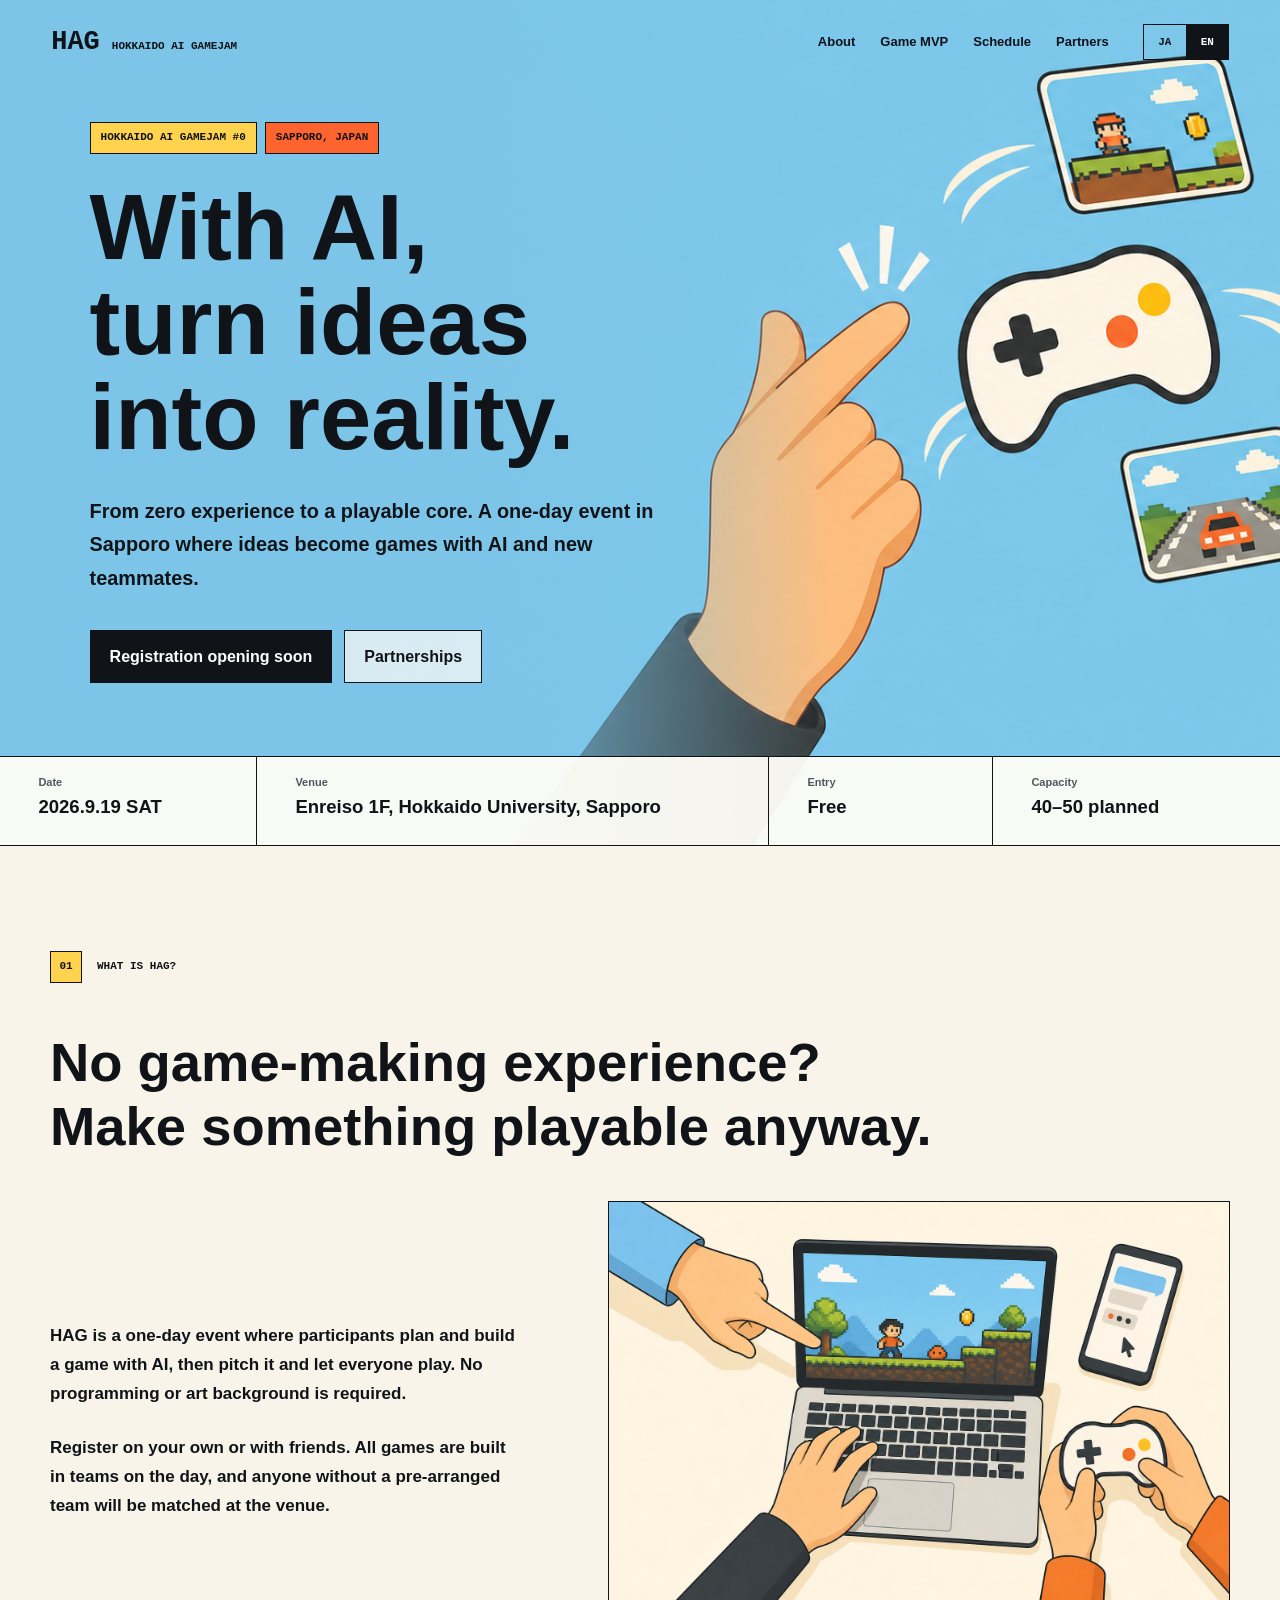
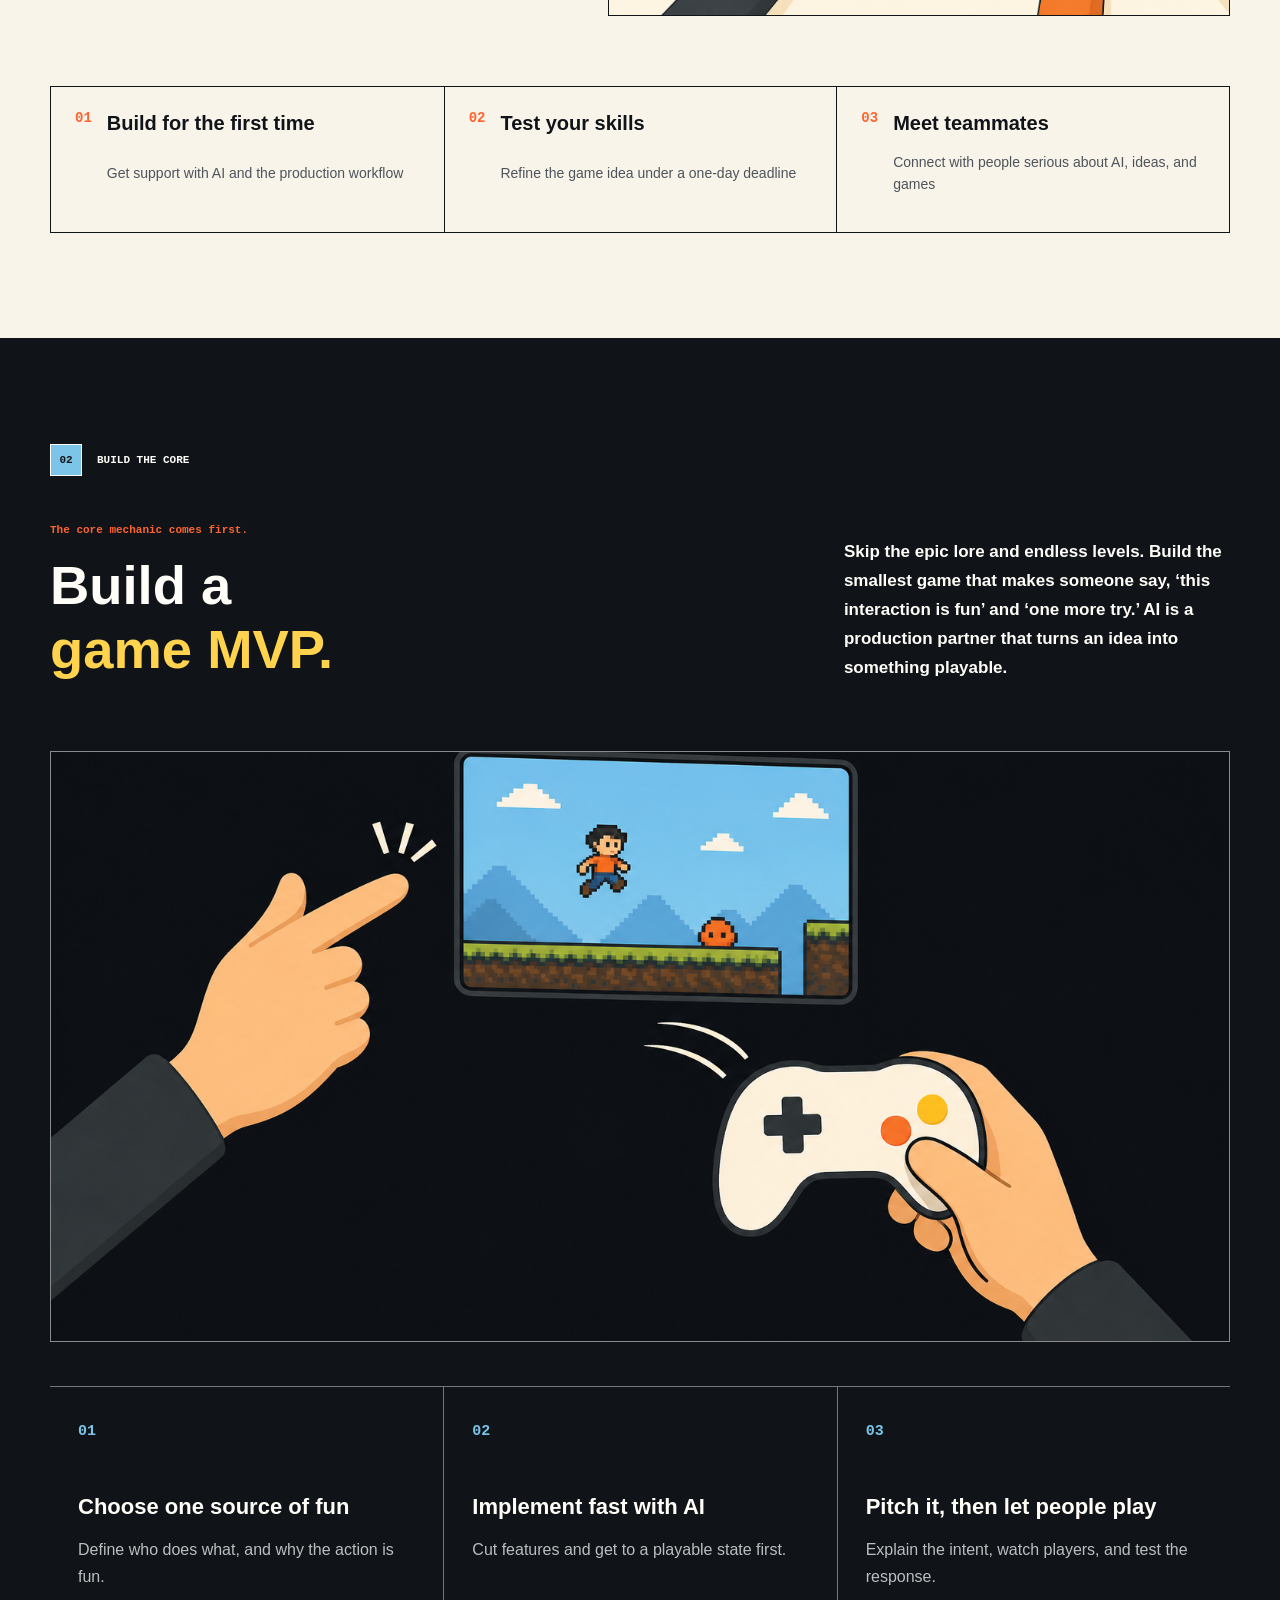
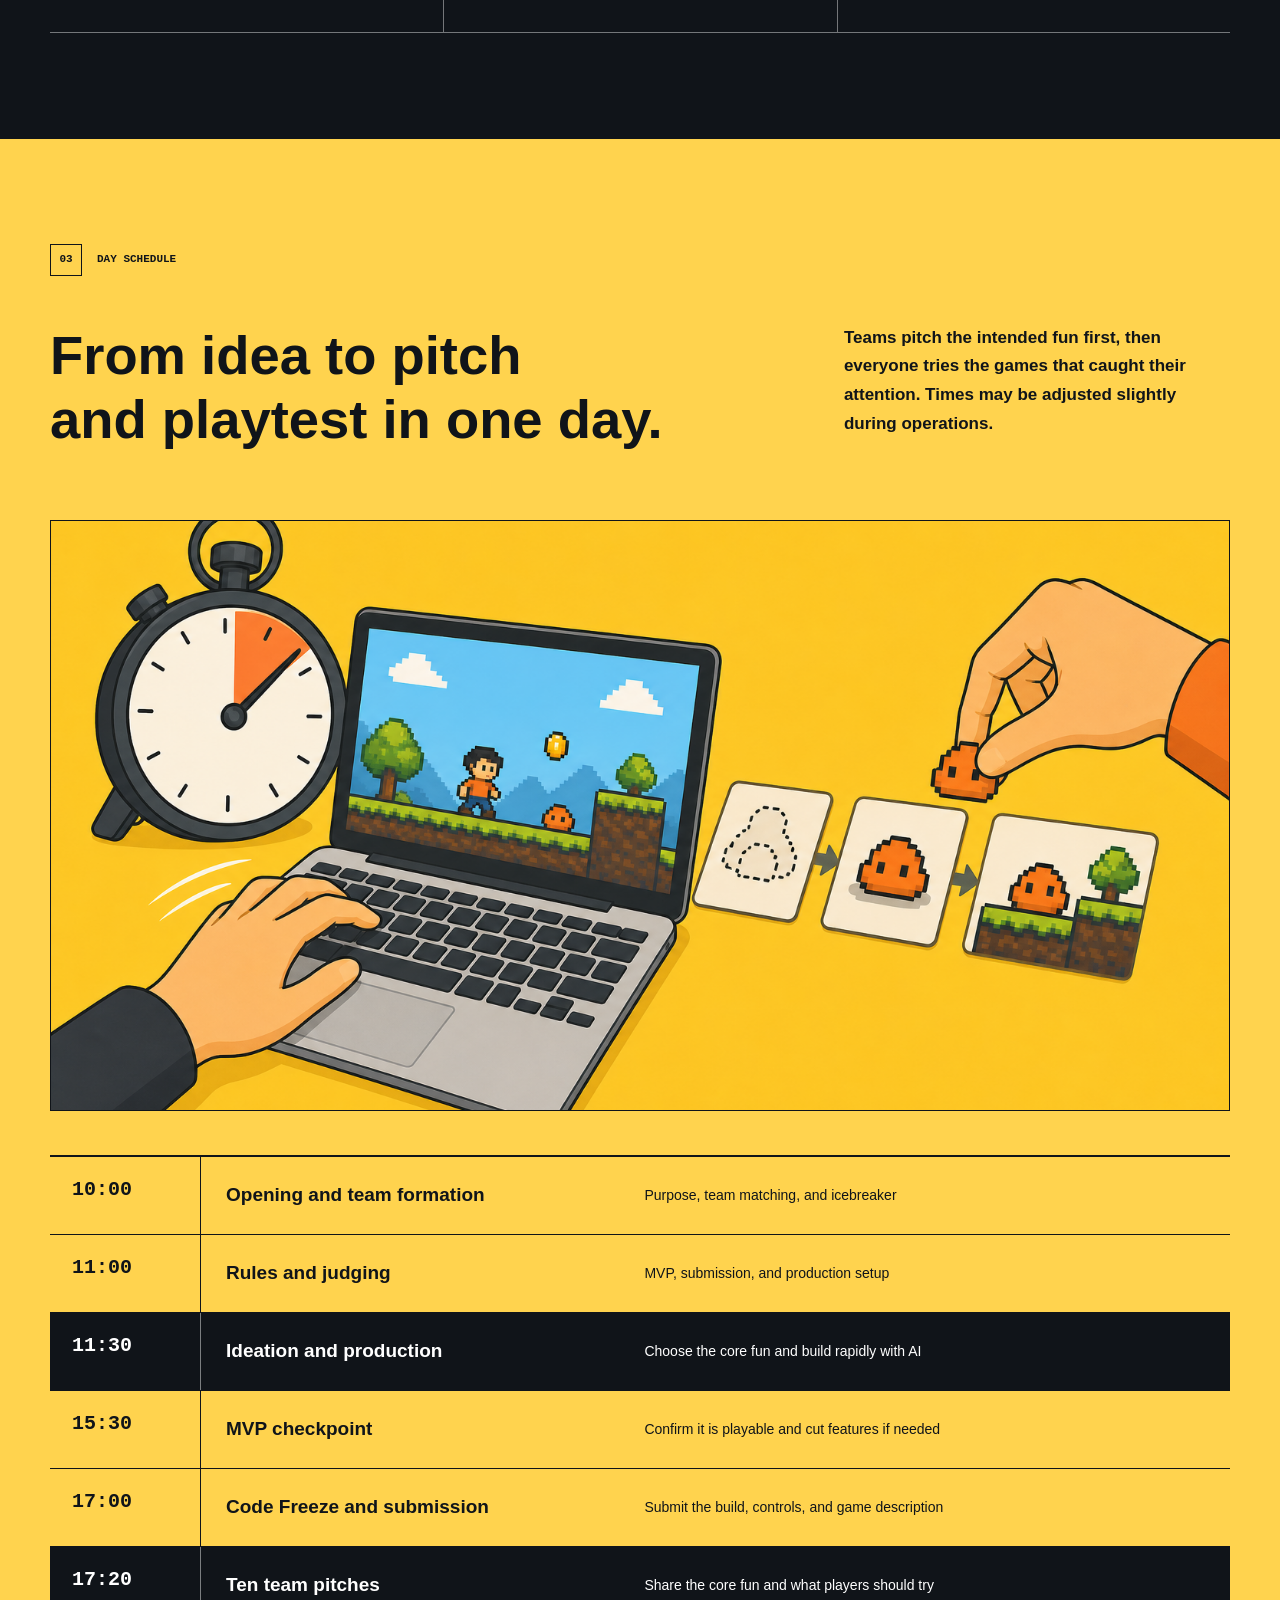
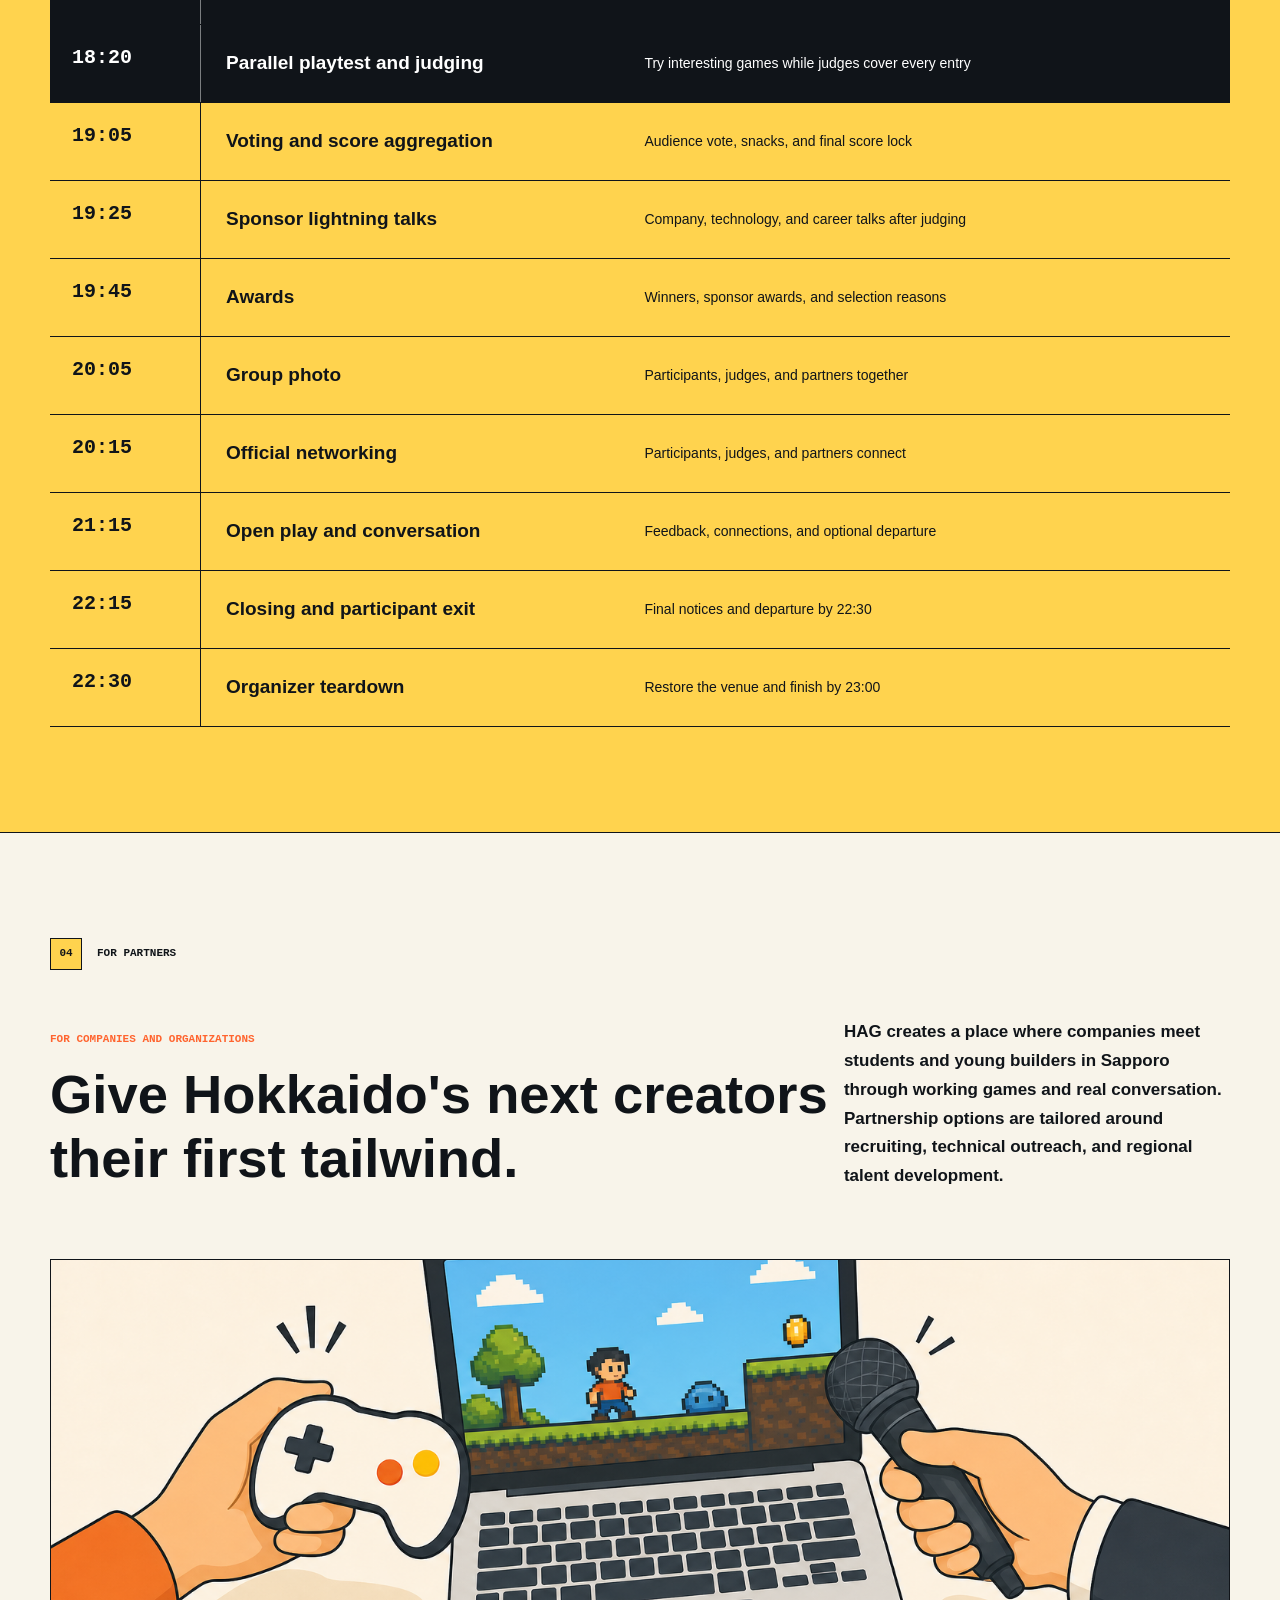
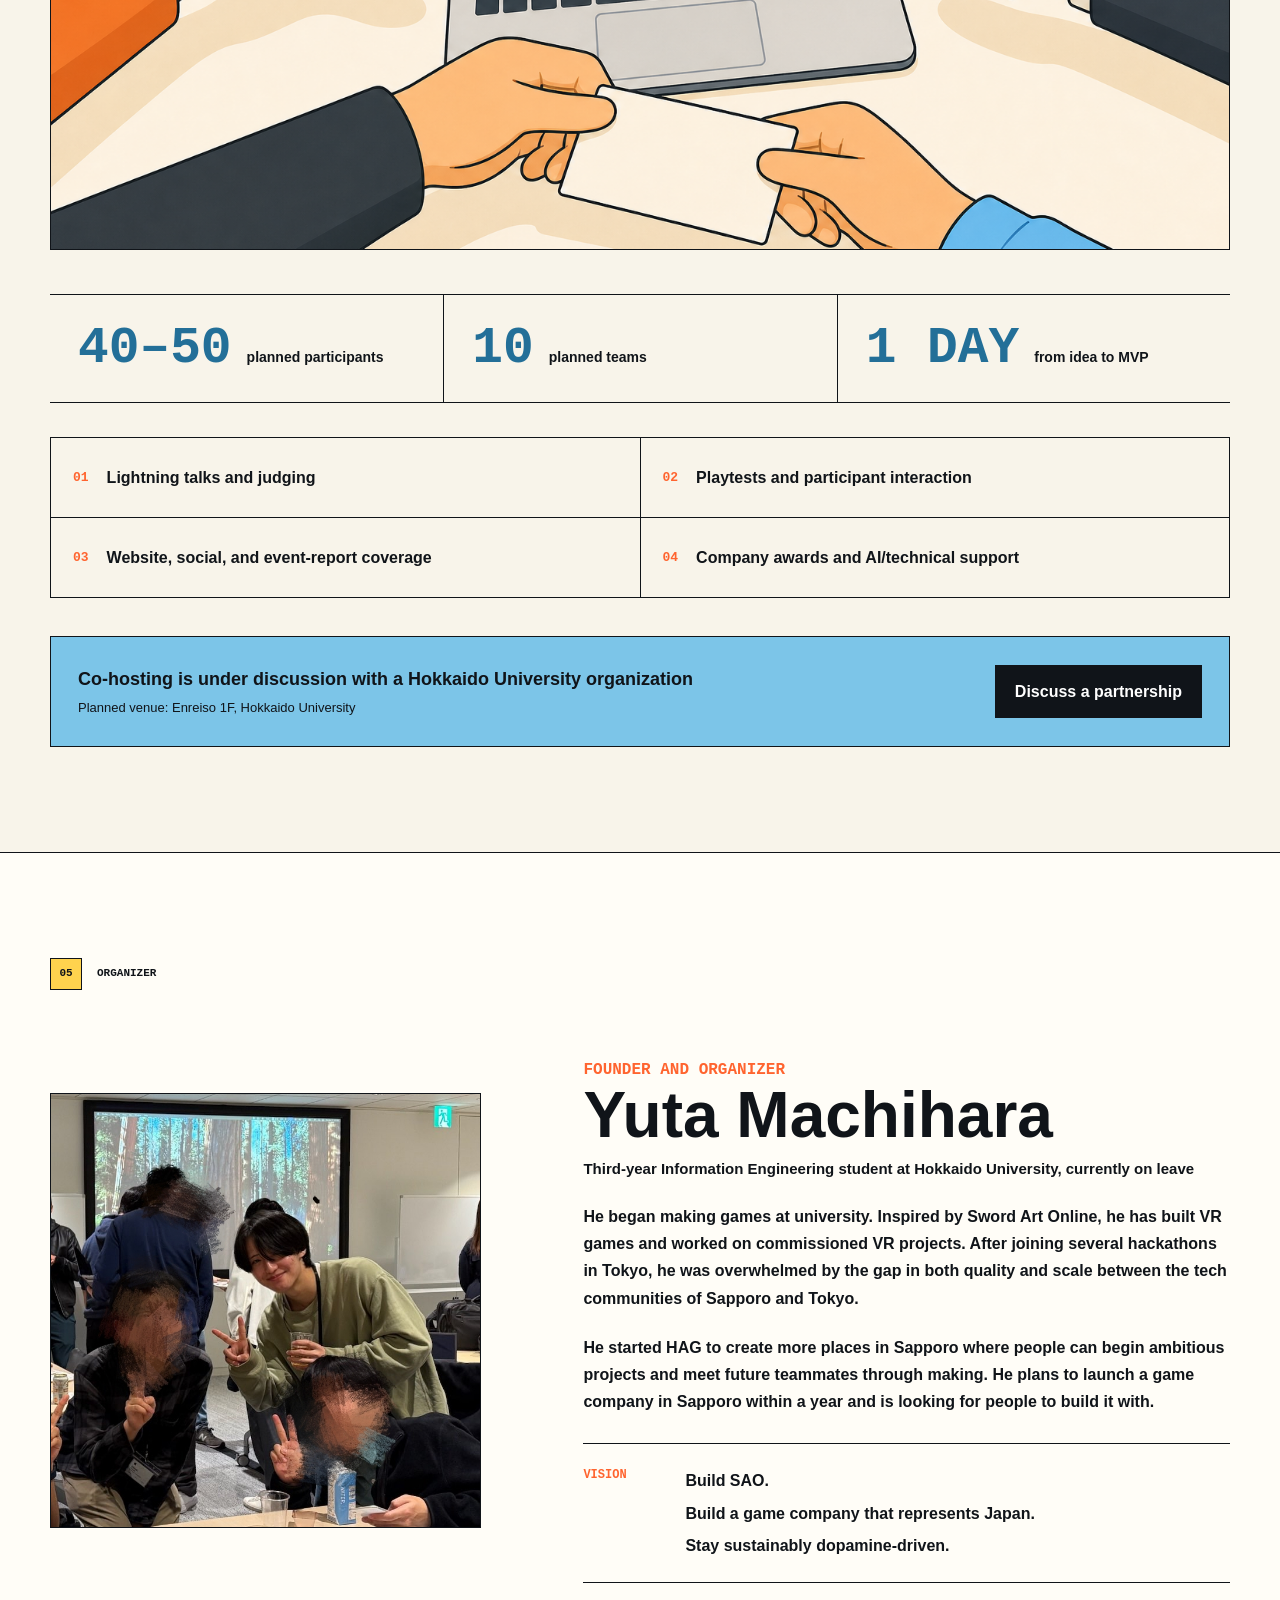
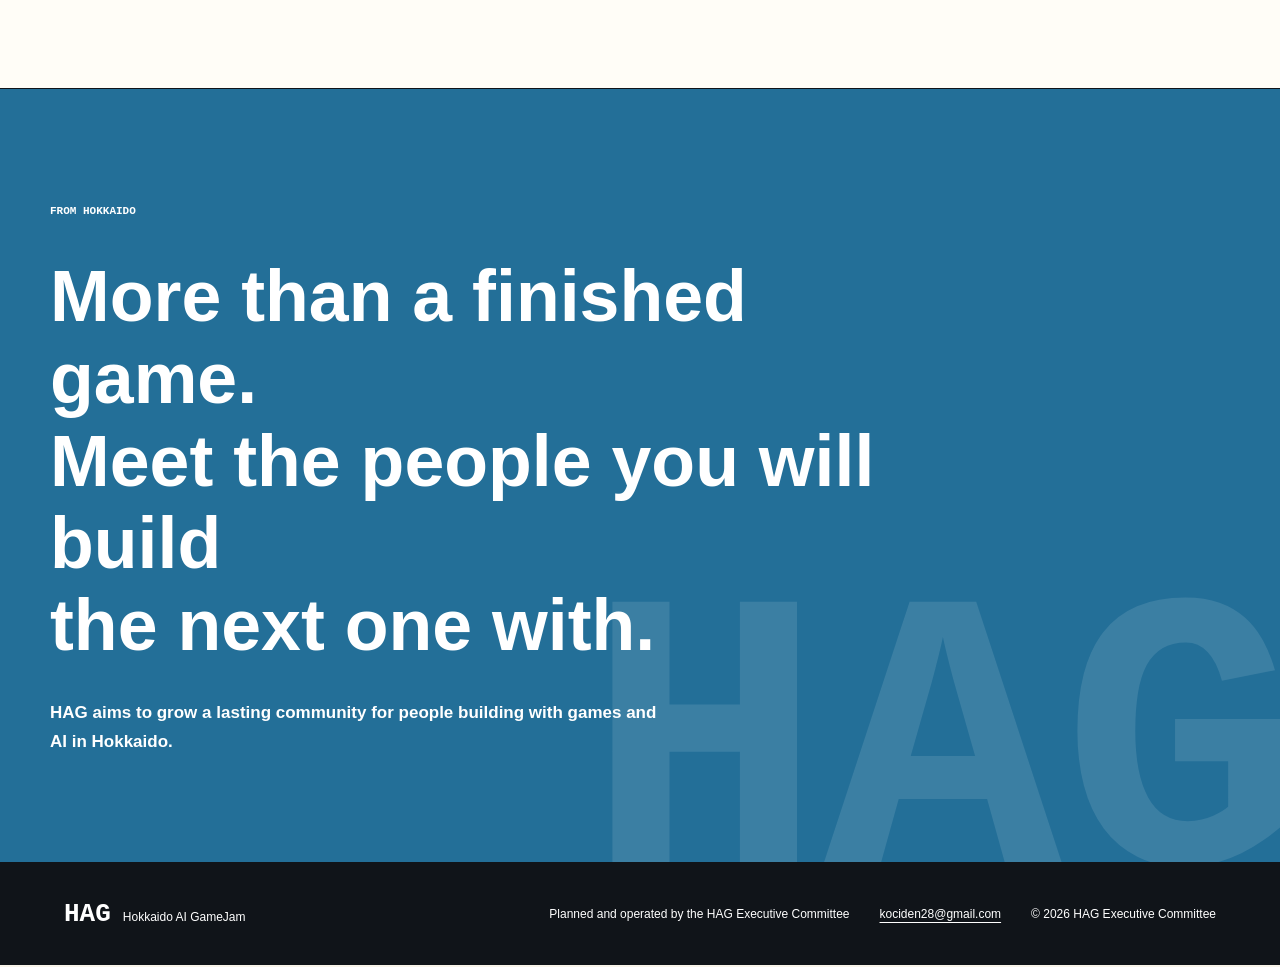
==== index.html @ 30fba7b3 "Launch HAG website" ====
<!doctype html>
<html lang="ja">
  <head>
    <meta charset="UTF-8" />
    <meta name="viewport" content="width=device-width, initial-scale=1.0" />
    <meta name="theme-color" content="#7cc5e8" />
    <meta name="description" content="HAGは、AIを使って1日でゲームのMVPをつくる札幌発のイベントです。2026年9月19日、北海道大学エンレイソウ1Fで開催予定。参加無料・初心者歓迎。" />
    <meta property="og:type" content="website" />
    <meta property="og:title" content="HAG | AIで、アイデアを形にしよう" />
    <meta property="og:description" content="2026.9.19 札幌・北海道大学。参加無料・初心者歓迎。AIで遊べるゲームの核を1日でつくる。" />
    <meta property="og:image" content="https://hagsapporo.github.io/hag.github.io/assets/hag-hero-image2.png" />
    <meta property="og:url" content="https://hagsapporo.github.io/hag.github.io/" />
    <meta name="twitter:card" content="summary_large_image" />
    <link rel="canonical" href="https://hagsapporo.github.io/hag.github.io/" />
    <title>HAG | AIで、アイデアを形にしよう</title>
    <link rel="icon" href="assets/hag-visual.png" type="image/png" />
    <link rel="stylesheet" href="styles.css?v=20260802-3" />
    <script src="script.js?v=20260802-3" defer></script>
  </head>
  <body>
    <a class="skip-link" href="#main" data-i18n="skip">本文へ移動</a>

    <header class="site-header">
      <a class="wordmark" href="#top" aria-label="HAG home">
        <strong>HAG</strong>
        <span>HOKKAIDO AI GAMEJAM</span>
      </a>
      <nav class="main-nav" aria-label="Main navigation">
        <a href="#about" data-i18n="navAbout">HAGとは</a>
        <a href="#mvp" data-i18n="navMvp">ゲームMVP</a>
        <a href="#schedule" data-i18n="navSchedule">当日の流れ</a>
        <a href="#partners" data-i18n="navPartners">協賛・連携</a>
      </nav>
      <div class="language-switch" role="group" aria-label="Language">
        <button type="button" data-lang="ja" aria-pressed="true">JA</button>
        <button type="button" data-lang="en" aria-pressed="false">EN</button>
      </div>
    </header>

    <main id="main">
      <section class="hero" id="top">
        <img class="hero-image" src="assets/hag-hero-image2.png" alt="" />
        <div class="hero-shade"></div>
        <div class="hero-copy">
          <div class="hero-labels">
            <p>HOKKAIDO AI GAMEJAM #0</p>
            <p class="accent" data-i18n="locationLabel">札幌開催</p>
          </div>
          <h1 data-i18n-html="heroTitle"><span>AIで、</span><span>アイデアを</span><span>形にしよう</span></h1>
          <p class="hero-lead" data-i18n="heroLead">経験ゼロから、遊べるゲームの核まで。AIと仲間でアイデアを形にする、札幌の1day制作イベント。</p>
          <div class="hero-actions">
            <span class="status-button" data-i18n="entrySoon">参加募集は近日公開</span>
            <a class="outline-button" href="#partners" data-i18n="sponsorCta">協賛・連携について</a>
          </div>
        </div>
        <dl class="event-strip">
          <div><dt data-i18n="dateLabel">開催日</dt><dd>2026.9.19 <span data-i18n="sat">土</span></dd></div>
          <div><dt data-i18n="venueLabel">会場</dt><dd data-i18n="venueShort">札幌・北海道大学 エンレイソウ1F</dd></div>
          <div><dt data-i18n="feeLabel">参加費</dt><dd data-i18n="free">無料</dd></div>
          <div><dt data-i18n="capacityLabel">定員</dt><dd data-i18n="capacityValue">40〜50名予定</dd></div>
        </dl>
      </section>

      <section class="about section" id="about">
        <div class="section-label"><span>01</span><p>WHAT IS HAG?</p></div>
        <div class="about-layout">
          <h2 data-i18n-html="aboutTitle"><span class="title-desktop"><span class="heading-line">ゲームを作ったことがなくても、</span><span class="heading-line">その日に遊べるところまで。</span></span><span class="title-mobile"><span class="heading-line">ゲームを作ったことが</span><span class="heading-line">なくても、</span><span class="heading-line">その日に遊べる</span><span class="heading-line">ところまで。</span></span></h2>
          <div class="about-copy">
            <p data-i18n="aboutBody1">HAGは、AIを相棒にゲームを企画・制作し、発表と試遊まで行う1dayイベントです。プログラミングや絵の経験は問いません。</p>
            <p data-i18n="aboutBody2">1名での申込も、友人との申込も歓迎。制作は当日必ずチームで行い、事前チームがない方は会場でチームを編成します。</p>
          </div>
          <figure class="team-image">
            <img src="assets/hag-team-image2.png" alt="AIを使いながらチームでゲームを制作するイメージ" data-i18n-alt="teamImageAlt" />
          </figure>
        </div>
        <div class="audience-band">
          <div><b>01</b><strong data-i18n="audience1Title">はじめて作る</strong><span data-i18n="audience1Body">AIの使い方と制作の進め方をサポート</span></div>
          <div><b>02</b><strong data-i18n="audience2Title">腕を試す</strong><span data-i18n="audience2Body">限られた時間でゲーム性を研ぎ澄ます</span></div>
          <div><b>03</b><strong data-i18n="audience3Title">仲間と出会う</strong><span data-i18n="audience3Body">AI・企画・ゲームに前のめりな人とつながる</span></div>
        </div>
      </section>

      <section class="mvp section" id="mvp">
        <div class="section-label light"><span>02</span><p>BUILD THE CORE</p></div>
        <div class="mvp-heading">
          <div>
            <p class="eyebrow" data-i18n="mvpEyebrow">完成度より、ゲーム性の核。</p>
            <h2 data-i18n-html="mvpTitle"><span class="heading-line">作るのは、</span><span class="heading-line"><em>ゲームのMVP。</em></span></h2>
          </div>
          <p data-i18n="mvpBody">壮大な設定や大量のステージではなく、「この操作が面白い」「もう一回遊びたい」と思える最小限のゲームを目指します。AIは、アイデアを遊べる形へ変えるための制作パートナーです。</p>
        </div>
        <figure class="section-illustration mvp-illustration">
          <img src="assets/hag-mvp-image2.png" alt="ゲームの面白さの核を形にするイメージ" data-i18n-alt="mvpImageAlt" />
        </figure>
        <ol class="mvp-steps">
          <li><span>01</span><h3 data-i18n="mvpStep1">面白さをひとつ決める</h3><p data-i18n="mvpStep1Body">誰が、何をすると面白いのかを言葉にする。</p></li>
          <li><span>02</span><h3 data-i18n="mvpStep2">AIと最短で実装する</h3><p data-i18n="mvpStep2Body">機能を絞り、まず動いて遊べる状態をつくる。</p></li>
          <li><span>03</span><h3 data-i18n="mvpStep3">見せて、遊んでもらう</h3><p data-i18n="mvpStep3Body">狙いを発表してから試遊し、反応を確かめる。</p></li>
        </ol>
      </section>

      <section class="schedule section" id="schedule">
        <div class="section-label"><span>03</span><p>DAY SCHEDULE</p></div>
        <div class="schedule-heading">
          <h2 data-i18n-html="scheduleTitle"><span class="heading-line">1日で、企画から</span><span class="heading-line">発表・試遊まで。</span></h2>
          <p data-i18n="scheduleNote">発表で各作品の面白さを知ってから、気になるゲームを実際に遊びます。時刻は運営状況により微調整する場合があります。</p>
        </div>
        <figure class="section-illustration schedule-illustration">
          <img src="assets/hag-schedule-image2.png" alt="時間内にゲームを完成へ運ぶイメージ" data-i18n-alt="scheduleImageAlt" />
        </figure>
        <ol class="day-timetable">
          <li><time>10:00</time><div><strong data-i18n="tt1">開会・チームづくり</strong><span data-i18n="tt1Body">趣旨説明、チーム編成、アイスブレイク</span></div></li>
          <li><time>11:00</time><div><strong data-i18n="tt2">ルール・審査基準</strong><span data-i18n="tt2Body">MVP、提出方法、制作環境を確認</span></div></li>
          <li class="major"><time>11:30</time><div><strong data-i18n="tt3">企画・ゲーム制作</strong><span data-i18n="tt3Body">面白さの核を決め、AIと一気に形にする</span></div></li>
          <li><time>15:30</time><div><strong data-i18n="tt4">MVP中間確認</strong><span data-i18n="tt4Body">遊べる状態を確認し、必要なら機能を削る</span></div></li>
          <li><time>17:00</time><div><strong data-i18n="tt5">Code Freeze・提出</strong><span data-i18n="tt5Body">ビルド、操作方法、作品説明を提出</span></div></li>
          <li class="major"><time>17:20</time><div><strong data-i18n="tt6">10チーム発表</strong><span data-i18n="tt6Body">面白さの核と、試してほしいポイントを紹介</span></div></li>
          <li class="major"><time>18:20</time><div><strong data-i18n="tt7">並行試遊・審査</strong><span data-i18n="tt7Body">気になる作品を遊び、審査員が全作品を確認</span></div></li>
          <li><time>19:05</time><div><strong data-i18n="tt8">投票・審査集計</strong><span data-i18n="tt8Body">観客投票と軽食。審査結果を確定</span></div></li>
          <li><time>19:25</time><div><strong data-i18n="tt9">協賛企業LT</strong><span data-i18n="tt9Body">審査確定後、企業・技術・キャリアを紹介</span></div></li>
          <li><time>19:45</time><div><strong data-i18n="tt10">表彰・スポンサー賞</strong><span data-i18n="tt10Body">受賞作品と選出理由を発表</span></div></li>
          <li><time>20:05</time><div><strong data-i18n="tt11">集合写真</strong><span data-i18n="tt11Body">参加者、審査員、協賛企業で撮影</span></div></li>
          <li><time>20:15</time><div><strong data-i18n="tt12">公式懇親会</strong><span data-i18n="tt12Body">参加者、審査員、協賛企業が交流</span></div></li>
          <li><time>21:15</time><div><strong data-i18n="tt13">自由交流・自由試遊</strong><span data-i18n="tt13Body">作品へのフィードバック、自由解散</span></div></li>
          <li><time>22:15</time><div><strong data-i18n="tt14">締め・参加者退出</strong><span data-i18n="tt14Body">忘れ物を確認し、22:30までに退出</span></div></li>
          <li><time>22:30</time><div><strong data-i18n="tt15">運営撤収</strong><span data-i18n="tt15Body">原状復帰し、23:00撤収完了</span></div></li>
        </ol>
      </section>

      <section class="partners section" id="partners">
        <div class="section-label"><span>04</span><p>FOR PARTNERS</p></div>
        <div class="partners-heading">
          <div>
            <p class="eyebrow" data-i18n="partnersEyebrow">企業・団体のみなさまへ</p>
            <h2 data-i18n-html="partnersTitle"><span class="title-desktop"><span class="heading-line">北海道の次の作り手に、</span><span class="heading-line">最初の追い風を。</span></span><span class="title-mobile"><span class="heading-line">北海道の次の</span><span class="heading-line">作り手に、</span><span class="heading-line">最初の追い風を。</span></span></h2>
          </div>
          <p data-i18n="partnersBody">HAGでは、札幌のAI・ゲーム制作に前向きな学生や若手と企業が、作品と対話を通して出会える場をつくります。採用広報、技術発信、地域人材育成など、各社の目的に合わせて連携内容を設計します。</p>
        </div>
        <figure class="section-illustration partners-illustration">
          <img src="assets/hag-partners-image2.png" alt="学生と協賛企業がゲームを通じて出会うイメージ" data-i18n-alt="partnersImageAlt" />
        </figure>
        <div class="partner-metrics">
          <div><strong>40–50</strong><span data-i18n="metricPeople">参加者予定</span></div>
          <div><strong>10</strong><span data-i18n="metricTeams">チーム予定</span></div>
          <div><strong>1 DAY</strong><span data-i18n="metricMvp">企画からMVPまで</span></div>
        </div>
        <div class="partner-options">
          <div><span>01</span><strong data-i18n="return1">当日のLT・審査員参加</strong></div>
          <div><span>02</span><strong data-i18n="return2">参加者との試遊・交流</strong></div>
          <div><span>03</span><strong data-i18n="return3">公式サイト・SNS・開催レポート掲載</strong></div>
          <div><span>04</span><strong data-i18n="return4">企業賞・AI/技術支援の共同設計</strong></div>
        </div>
        <div class="partner-cta">
          <div>
            <b data-i18n="partnerStatus">北海道大学内の関係組織との共催を調整中</b>
            <span data-i18n="partnerStatusBody">会場：北海道大学 エンレイソウ1F（予定）</span>
          </div>
          <a class="contact-button" href="mailto:kociden28@gmail.com?subject=HAG%E5%8D%94%E8%B3%9B%E3%83%BB%E9%80%A3%E6%90%BA%E3%81%AE%E3%81%94%E7%9B%B8%E8%AB%87" data-i18n="partnersButton">協賛・連携について相談する</a>
        </div>
      </section>

      <section class="organizer section" id="organizer">
        <div class="section-label"><span>05</span><p>ORGANIZER</p></div>
        <div class="organizer-layout">
          <figure class="organizer-image">
            <img src="assets/yuta-machihara-organizer.jpg" alt="イベント会場で参加者と交流するHAG主催者の町原悠太" data-i18n-alt="organizerImageAlt" />
          </figure>
          <div class="organizer-copy">
            <p class="eyebrow" data-i18n="organizerEyebrow">HAG発起人・主催</p>
            <h2 data-i18n="organizerName">町原 悠太</h2>
            <strong data-i18n="organizerRole">北海道大学工学部 情報学科3年（休学中）</strong>
            <p data-i18n="organizerBody1">大学からゲーム制作を始め、SAOへの強い憧れからVRゲームやVRコンテンツ制作に取り組む。東京で複数のハッカソンに参加し、札幌と東京のテックコミュニティの質と量の差に圧倒された。</p>
            <p data-i18n="organizerBody2">札幌にも、挑戦を始める場所と制作を通じて仲間に出会う機会を増やしたいと考え、HAGを企画。1年後に札幌でゲーム会社を立ち上げる予定で、一緒に挑戦する仲間を募集中。</p>
            <div class="organizer-vision">
              <b data-i18n="organizerVisionLabel">VISION</b>
              <ul>
                <li data-i18n="organizerVision1">SAOをつくること。</li>
                <li data-i18n="organizerVision2">日本を代表するゲーム会社をつくること。</li>
                <li data-i18n="organizerVision3">持続可能なドパガキであること。</li>
              </ul>
            </div>
          </div>
        </div>
      </section>

      <section class="vision section">
        <p>FROM HOKKAIDO</p>
        <blockquote data-i18n-html="visionQuote">作って終わりじゃない。<br />次のゲームを一緒に作る<br />仲間と出会う。</blockquote>
        <span data-i18n="visionBody">HAGは、北海道でゲームとAIに挑戦する人が継続的につながるコミュニティを目指します。</span>
      </section>
    </main>

    <footer>
      <div><strong>HAG</strong><span>Hokkaido AI GameJam</span></div>
      <p data-i18n="footerOrganizer">企画・運営：HAG実行委員会</p>
      <a href="mailto:kociden28@gmail.com">kociden28@gmail.com</a>
      <small>© 2026 HAG Executive Committee</small>
    </footer>
  </body>
</html>
---- styles.css ----
:root {
  --blue: #7cc5e8;
  --blue-deep: #236f98;
  --ink: #101419;
  --paper: #f8f4ea;
  --white: #fffdf7;
  --yellow: #ffd34e;
  --orange: #ff642f;
  --line: rgba(16, 20, 25, 0.22);
  --max: 1180px;
}

* { box-sizing: border-box; }
html { scroll-behavior: smooth; }
body {
  margin: 0;
  color: var(--ink);
  background: var(--paper);
  font-family: "Helvetica Neue", "Hiragino Kaku Gothic ProN", "Yu Gothic", Arial, sans-serif;
  line-height: 1.7;
  letter-spacing: 0;
}
button, a { color: inherit; font: inherit; }
a { text-underline-offset: 4px; }
img { max-width: 100%; }
.heading-line { display: block; width: fit-content; white-space: nowrap; }
.title-mobile { display: none; }

.skip-link {
  position: fixed;
  z-index: 100;
  top: 8px;
  left: 8px;
  padding: 10px 14px;
  background: var(--ink);
  color: white;
  transform: translateY(-150%);
}
.skip-link:focus { transform: translateY(0); }

.site-header {
  position: absolute;
  z-index: 10;
  top: 0;
  left: 0;
  display: grid;
  grid-template-columns: 1fr auto auto;
  align-items: center;
  gap: 34px;
  width: 100%;
  padding: 24px clamp(20px, 4vw, 64px);
}
.wordmark {
  display: inline-flex;
  align-items: baseline;
  gap: 12px;
  width: fit-content;
  text-decoration: none;
}
.wordmark strong { font: 900 27px/1 ui-monospace, SFMono-Regular, Menlo, Consolas, monospace; }
.wordmark span,
.hero-labels,
.section-label,
.eyebrow,
.vision > p {
  font: 800 11px/1.25 ui-monospace, SFMono-Regular, Menlo, Consolas, monospace;
}
.main-nav { display: flex; gap: 25px; font-size: 13px; font-weight: 800; }
.main-nav a { text-decoration: none; }
.main-nav a:hover, .main-nav a:focus-visible { text-decoration: underline; }
.language-switch { display: flex; border: 1px solid var(--ink); }
.language-switch button {
  min-width: 42px;
  min-height: 34px;
  padding: 4px 9px;
  border: 0;
  background: transparent;
  cursor: pointer;
  font: 800 11px/1 ui-monospace, SFMono-Regular, Menlo, Consolas, monospace;
}
.language-switch button + button { border-left: 1px solid var(--ink); }
.language-switch button[aria-pressed="true"] { color: white; background: var(--ink); }

.hero {
  position: relative;
  display: grid;
  min-height: min(900px, 94svh);
  overflow: hidden;
  border-bottom: 1px solid var(--ink);
  background: var(--blue);
}
.hero-image {
  position: absolute;
  inset: 0;
  width: 100%;
  height: 100%;
  object-fit: cover;
  object-position: center;
  transform: scale(1.025);
  animation: hero-drift 16s ease-in-out infinite alternate;
}
.hero-shade {
  position: absolute;
  inset: 0;
  background: linear-gradient(90deg, rgba(124, 197, 232, 0.98) 0%, rgba(124, 197, 232, 0.9) 35%, rgba(124, 197, 232, 0) 65%);
}
.hero-copy {
  position: relative;
  z-index: 2;
  align-self: center;
  width: min(52%, 710px);
  margin: 105px 0 145px clamp(22px, 7vw, 110px);
}
.hero-labels { display: flex; flex-wrap: wrap; gap: 8px; margin-bottom: 27px; }
.hero-labels p { margin: 0; padding: 8px 10px; border: 1px solid var(--ink); background: var(--yellow); }
.hero-labels .accent { background: var(--orange); }
.hero h1 {
  margin: 0;
  font-size: clamp(50px, 7.2vw, 108px);
  line-height: 1.03;
  font-weight: 900;
}
.hero h1 span { display: block; white-space: nowrap; }
.hero-lead { max-width: 590px; margin: 29px 0 0; font-size: clamp(16px, 1.55vw, 21px); font-weight: 800; }
.hero-actions { display: flex; flex-wrap: wrap; gap: 12px; margin-top: 34px; }
.status-button, .outline-button, .contact-button {
  display: inline-flex;
  align-items: center;
  justify-content: center;
  min-height: 52px;
  padding: 12px 19px;
  border: 1px solid var(--ink);
  font-weight: 900;
  text-decoration: none;
}
.status-button, .contact-button { color: white; background: var(--ink); }
.outline-button { background: rgba(255, 253, 247, 0.7); }
.outline-button:hover, .outline-button:focus-visible { background: var(--white); }
.event-strip {
  position: absolute;
  z-index: 3;
  right: 0;
  bottom: 0;
  left: 0;
  display: grid;
  grid-template-columns: 0.8fr 1.6fr 0.7fr 0.9fr;
  margin: 0;
  border-top: 1px solid var(--ink);
  background: rgba(255, 253, 247, 0.95);
}
.event-strip div { min-height: 88px; padding: 16px clamp(16px, 3vw, 40px); }
.event-strip div + div { border-left: 1px solid var(--ink); }
.event-strip dt { color: #50565d; font-size: 11px; font-weight: 800; }
.event-strip dd { margin: 3px 0 0; font-size: clamp(15px, 1.45vw, 21px); line-height: 1.3; font-weight: 900; }

.section { padding: 105px max(24px, calc((100vw - var(--max)) / 2)); border-bottom: 1px solid var(--ink); }
.section-label { display: flex; align-items: center; gap: 15px; margin-bottom: 48px; }
.section-label span { display: grid; place-items: center; width: 32px; height: 32px; border: 1px solid var(--ink); background: var(--yellow); }
.section-label p { margin: 0; }
.section-label.light span { color: var(--ink); border-color: var(--white); }

.about-layout { display: grid; grid-template-columns: minmax(0, 0.86fr) minmax(480px, 1.14fr); gap: 42px clamp(44px, 7vw, 96px); align-items: center; }
.about-layout > h2 { grid-column: 1 / -1; }
.about h2, .mvp h2, .schedule h2, .partners h2 {
  margin: 0;
  font-size: clamp(35px, 4.25vw, 62px);
  line-height: 1.18;
  letter-spacing: 0;
}
.about-copy > p { max-width: 580px; margin: 25px 0 0; font-size: 17px; font-weight: 650; }
.team-image { margin: 0; overflow: hidden; border: 1px solid var(--ink); background: var(--white); }
.team-image img { display: block; width: 100%; aspect-ratio: 3 / 2; object-fit: cover; }
.audience-band { display: grid; grid-template-columns: repeat(3, 1fr); margin-top: 70px; border: 1px solid var(--ink); }
.audience-band > div { display: grid; grid-template-columns: auto 1fr; gap: 4px 15px; min-height: 145px; padding: 24px; }
.audience-band > div + div { border-left: 1px solid var(--ink); }
.audience-band b { grid-row: 1 / 3; color: var(--orange); font: 900 14px/1 ui-monospace, monospace; }
.audience-band strong { font-size: 20px; line-height: 1.2; }
.audience-band span { color: #4d545a; font-size: 14px; line-height: 1.55; }

.mvp { color: var(--white); background: var(--ink); }
.mvp .section-label span { background: var(--blue); }
.mvp-heading, .partners-heading, .schedule-heading { display: grid; grid-template-columns: minmax(0, 1.3fr) minmax(330px, 0.7fr); gap: clamp(42px, 6vw, 82px); align-items: end; }
.eyebrow { margin: 0 0 16px; color: var(--orange); }
.mvp h2 em { color: var(--yellow); font-style: normal; }
.mvp-heading > p, .partners-heading > p, .schedule-heading > p { margin: 0; font-size: 17px; font-weight: 650; }
.section-illustration { margin: 68px auto 0; overflow: hidden; }
.section-illustration img { display: block; width: 100%; aspect-ratio: 2 / 1; object-fit: cover; transition: transform 650ms cubic-bezier(.2,.7,.2,1); }
.section-illustration:hover img { transform: scale(1.018); }
.mvp-illustration { border: 1px solid rgba(255,255,255,.5); }
.schedule-illustration, .partners-illustration { border: 1px solid var(--ink); }
.schedule-illustration img { object-position: center 48%; }
.mvp-steps { display: grid; grid-template-columns: repeat(3, 1fr); margin: 44px 0 0; padding: 0; list-style: none; border-top: 1px solid rgba(255,255,255,.42); border-bottom: 1px solid rgba(255,255,255,.42); }
.mvp-steps li { min-height: 245px; padding: 29px 28px; }
.mvp-steps li + li { border-left: 1px solid rgba(255,255,255,.42); }
.mvp-steps span { color: var(--blue); font: 900 15px/1 ui-monospace, monospace; }
.mvp-steps h3 { margin: 45px 0 11px; font-size: 22px; }
.mvp-steps p { margin: 0; color: rgba(255,255,255,.72); }

.schedule { background: var(--yellow); }
.schedule-heading { align-items: start; }
.day-timetable { margin: 44px 0 0; padding: 0; list-style: none; border-top: 2px solid var(--ink); }
.day-timetable li { display: grid; grid-template-columns: 150px 1fr; min-height: 78px; border-bottom: 1px solid var(--ink); }
.day-timetable time { padding: 20px 22px; font: 900 20px/1.3 ui-monospace, SFMono-Regular, Menlo, Consolas, monospace; }
.day-timetable li > div { display: grid; grid-template-columns: minmax(230px, .7fr) 1fr; align-items: center; gap: 26px; padding: 17px 25px; border-left: 1px solid var(--ink); }
.day-timetable strong { font-size: 19px; }
.day-timetable span { font-size: 14px; }
.day-timetable .major { color: white; background: var(--ink); }
.day-timetable .major div { border-left-color: rgba(255,255,255,.45); }

.partners { background: var(--paper); }
.partner-metrics { display: grid; grid-template-columns: repeat(3, 1fr); margin-top: 44px; border-block: 1px solid var(--ink); }
.partner-metrics div { display: flex; align-items: baseline; gap: 15px; padding: 28px; }
.partner-metrics div + div { border-left: 1px solid var(--ink); }
.partner-metrics strong { color: var(--blue-deep); font: 900 clamp(34px, 4vw, 58px)/1 ui-monospace, monospace; }
.partner-metrics span { font-size: 14px; font-weight: 800; }
.partner-options { display: grid; grid-template-columns: 1fr 1fr; margin-top: 34px; border-top: 1px solid var(--ink); border-left: 1px solid var(--ink); }
.partner-options > div { display: flex; align-items: center; gap: 18px; min-height: 80px; padding: 18px 22px; border-right: 1px solid var(--ink); border-bottom: 1px solid var(--ink); }
.partner-options span { color: var(--orange); font: 900 13px/1 ui-monospace, monospace; }
.partner-options strong { font-size: 16px; }
.partner-cta { display: flex; align-items: center; justify-content: space-between; gap: 28px; margin-top: 38px; padding: 27px; border: 1px solid var(--ink); background: var(--blue); }
.partner-cta > div { display: grid; gap: 2px; }
.partner-cta b { font-size: 18px; }
.partner-cta span { font-size: 13px; }
.contact-button:hover, .contact-button:focus-visible { color: var(--ink); background: var(--yellow); }

.organizer { background: var(--white); }
.organizer-layout { display: grid; grid-template-columns: minmax(320px, .8fr) minmax(0, 1.2fr); gap: clamp(48px, 8vw, 110px); align-items: center; }
.organizer-image { margin: 0; overflow: hidden; border: 1px solid var(--ink); background: var(--blue); }
.organizer-image img { display: block; width: 100%; aspect-ratio: 735 / 743; object-fit: cover; }
.organizer-copy h2 { margin: 0 0 5px; font-size: clamp(42px, 5vw, 72px); line-height: 1.1; }
.organizer-copy > strong { display: block; font-size: 15px; }
.organizer-copy > p { margin: 22px 0 0; font-size: 16px; font-weight: 650; }
.organizer-vision { display: grid; grid-template-columns: 80px 1fr; gap: 22px; margin-top: 28px; padding-block: 23px; border-block: 1px solid var(--ink); }
.organizer-vision b { color: var(--orange); font: 900 12px/1.4 ui-monospace, monospace; }
.organizer-vision ul { display: grid; gap: 5px; margin: 0; padding: 0; list-style: none; font-weight: 900; }

.vision { position: relative; overflow: hidden; color: white; background: var(--blue-deep); }
.vision::after { content: "HAG"; position: absolute; right: -20px; bottom: -55px; color: rgba(255,255,255,.11); font: 900 clamp(170px, 31vw, 500px)/.8 ui-monospace, monospace; }
.vision blockquote { position: relative; z-index: 1; max-width: 900px; margin: 36px 0 32px; font-size: clamp(39px, 5.6vw, 78px); line-height: 1.15; font-weight: 900; }
.vision > span { position: relative; z-index: 1; display: block; max-width: 610px; font-size: 17px; font-weight: 700; }

footer { display: grid; grid-template-columns: 1fr auto auto auto; align-items: center; gap: 30px; padding: 38px clamp(22px, 5vw, 72px); color: white; background: var(--ink); }
footer div { display: flex; align-items: baseline; gap: 12px; }
footer strong { font: 900 26px/1 ui-monospace, monospace; }
footer span, footer p, footer a, footer small { font-size: 12px; }
footer p { margin: 0; }

@keyframes hero-drift {
  from { transform: scale(1.025) translate3d(-0.35%, 0, 0); }
  to { transform: scale(1.055) translate3d(0.35%, -0.5%, 0); }
}

.js .reveal {
  opacity: 0;
  transform: translateY(26px);
  transition: opacity 700ms ease, transform 700ms cubic-bezier(.2,.7,.2,1);
  transition-delay: var(--reveal-delay, 0ms);
}
.js .reveal.is-visible { opacity: 1; transform: translateY(0); }
.js .hero-copy > *, .js .event-strip { opacity: 0; transform: translateY(18px); }
.js body.is-ready .hero-copy > *, .js body.is-ready .event-strip {
  opacity: 1;
  transform: translateY(0);
  transition: opacity 650ms ease, transform 650ms cubic-bezier(.2,.7,.2,1);
}
.js body.is-ready .hero-copy > :nth-child(2) { transition-delay: 100ms; }
.js body.is-ready .hero-copy > :nth-child(3) { transition-delay: 190ms; }
.js body.is-ready .hero-copy > :nth-child(4) { transition-delay: 280ms; }
.js body.is-ready .event-strip { transition-delay: 360ms; }

@media (max-width: 900px) {
  .site-header { grid-template-columns: 1fr auto; }
  .main-nav { display: none; }
  .hero { min-height: 820px; }
  .hero-image { object-position: 58% center; opacity: .52; }
  .hero-shade { background: rgba(124,197,232,.45); }
  .hero-copy { width: auto; margin: 110px 22px 270px; }
  .event-strip { grid-template-columns: 1fr 1fr; }
  .event-strip div { min-height: 78px; }
  .event-strip div:nth-child(3) { border-left: 0; border-top: 1px solid var(--ink); }
  .event-strip div:nth-child(4) { border-top: 1px solid var(--ink); }
  .about-layout, .mvp-heading, .partners-heading, .schedule-heading, .organizer-layout { grid-template-columns: 1fr; }
  .about-layout > h2 { grid-column: auto; }
  .audience-band, .mvp-steps, .partner-metrics { grid-template-columns: 1fr; }
  .audience-band > div + div, .mvp-steps li + li, .partner-metrics div + div { border-left: 0; border-top: 1px solid currentColor; }
  .mvp-steps li { min-height: 185px; }
  .mvp-steps h3 { margin-top: 28px; }
  .day-timetable li { grid-template-columns: 105px 1fr; }
  .day-timetable li > div { grid-template-columns: 1fr; gap: 2px; }
  .partner-cta { align-items: stretch; flex-direction: column; }
  footer { grid-template-columns: 1fr 1fr; }
}

@media (max-width: 600px) {
  .wordmark span { display: none; }
  .site-header { padding: 18px; }
  .hero { min-height: 770px; }
  .hero-copy { margin: 98px 18px 260px; }
  .hero h1 { font-size: clamp(44px, 15vw, 66px); }
  .hero h1 span { white-space: nowrap; }
  .hero-lead { max-width: 92%; font-size: 15px; }
  .hero-actions { align-items: stretch; flex-direction: column; width: min(100%, 310px); }
  .event-strip dd { font-size: 14px; }
  .section { padding: 76px 20px; }
  .section-label { margin-bottom: 34px; }
  .about h2, .mvp h2, .schedule h2, .partners h2 { font-size: 32px; line-height: 1.24; }
  .title-desktop { display: none; }
  .title-mobile { display: block; }
  .about-copy > p, .mvp-heading > p, .partners-heading > p, .schedule-heading > p { font-size: 15px; }
  .about-layout { gap: 34px; }
  .organizer-layout { gap: 34px; }
  .section-illustration { margin-top: 42px; }
  .section-illustration img { aspect-ratio: 4 / 3; }
  .mvp-illustration img { object-position: 54% center; }
  .schedule-illustration img { object-position: 43% center; }
  .partners-illustration img { object-position: center; }
  .audience-band { margin-top: 44px; }
  .partner-options { grid-template-columns: 1fr; }
  .partner-metrics div { padding: 22px 16px; }
  .day-timetable { margin-top: 42px; }
  .day-timetable li { grid-template-columns: 82px 1fr; }
  .day-timetable time { padding: 17px 10px; font-size: 16px; }
  .day-timetable li > div { min-width: 0; padding: 14px 15px; }
  .day-timetable strong { font-size: 16px; }
  .day-timetable span { font-size: 12px; line-height: 1.5; }
  .partner-cta { padding: 20px; }
  .contact-button { text-align: center; }
  .vision blockquote { font-size: 36px; }
  footer { grid-template-columns: 1fr; gap: 12px; }
}

@media (prefers-reduced-motion: reduce) {
  html { scroll-behavior: auto; }
  .hero-image { animation: none; transform: none; }
  .section-illustration img { transition: none; }
  .js .reveal, .js .hero-copy > *, .js .event-strip {
    opacity: 1;
    transform: none;
    transition: none;
  }
}
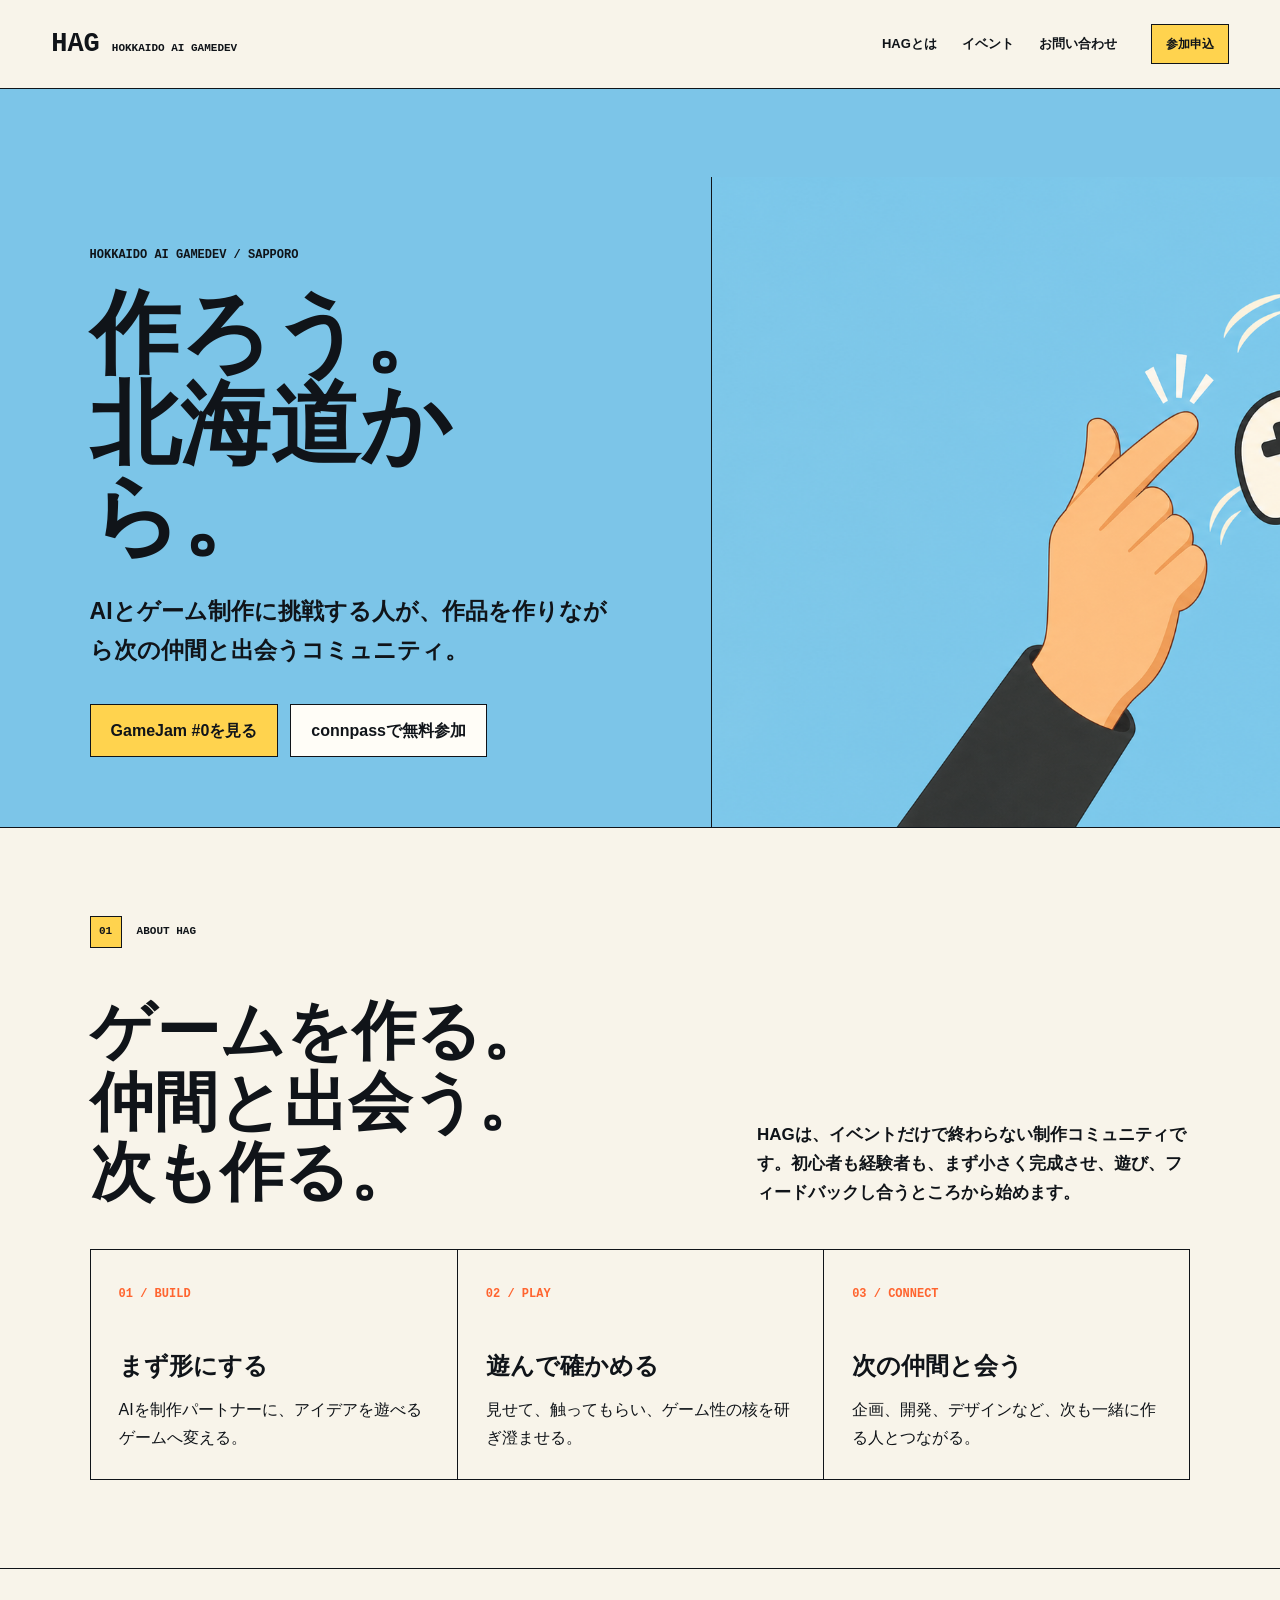
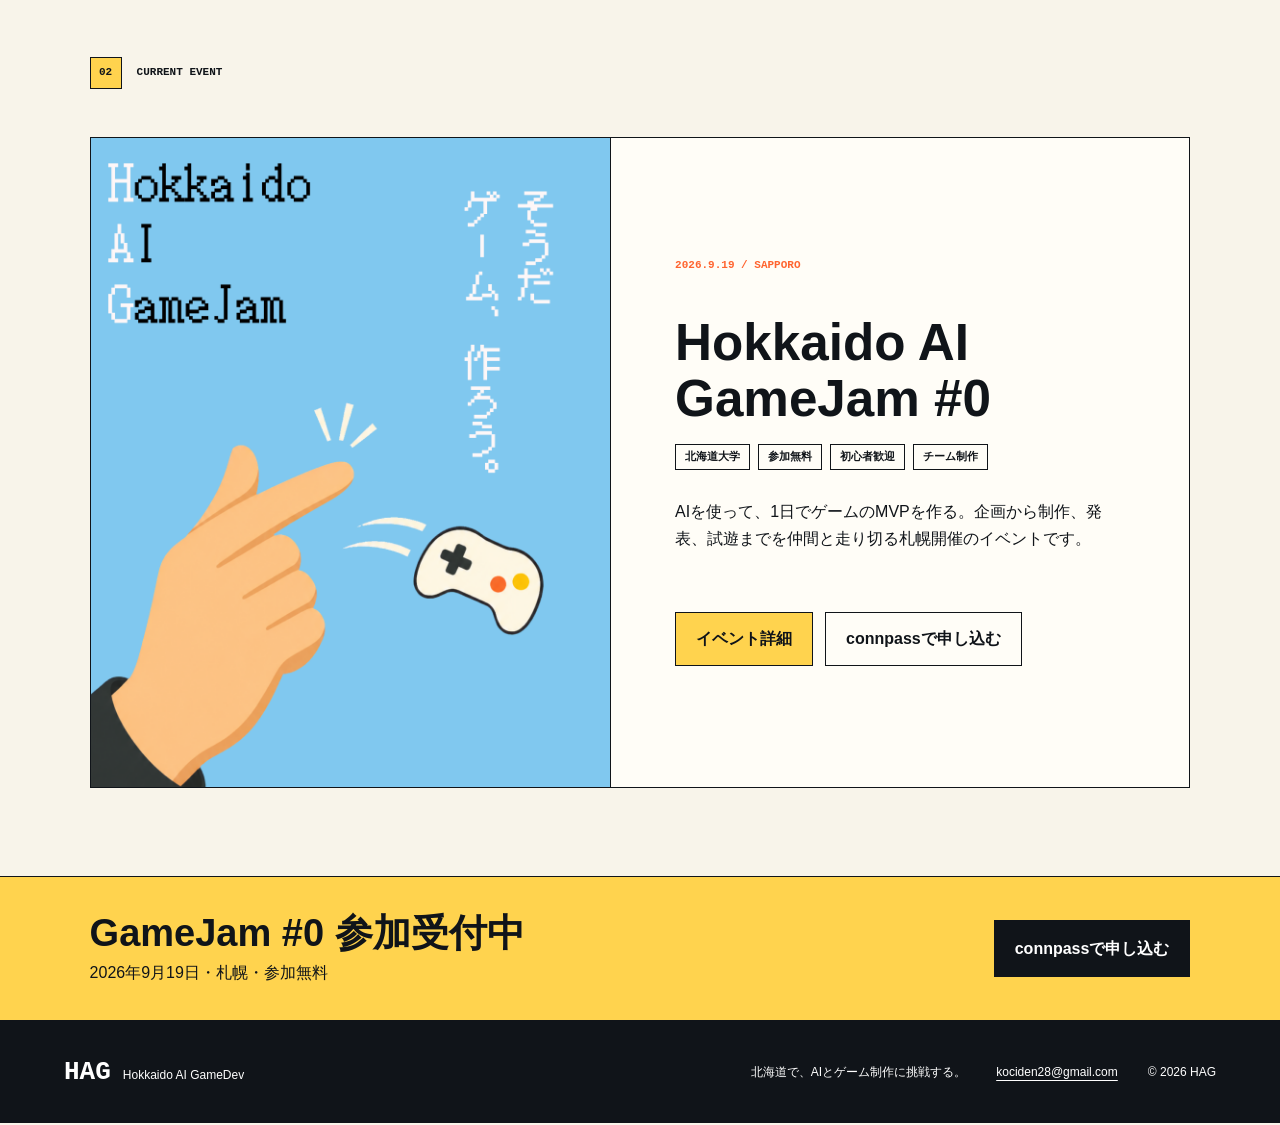
==== commit 5254b27c: "Add community home and GameJam event route" ====
--- a/index.html
+++ b/index.html
@@ -4,197 +4,93 @@
     <meta charset="UTF-8" />
     <meta name="viewport" content="width=device-width, initial-scale=1.0" />
     <meta name="theme-color" content="#7cc5e8" />
-    <meta name="description" content="HAGは、AIを使って1日でゲームのMVPをつくる札幌発のイベントです。2026年9月19日、北海道大学エンレイソウ1Fで開催予定。参加無料・初心者歓迎。" />
+    <meta name="description" content="Hokkaido AI GameDev（HAG）は、北海道でAIとゲーム制作に挑戦する人が、作りながら仲間と出会うコミュニティです。" />
     <meta property="og:type" content="website" />
-    <meta property="og:title" content="HAG | AIで、アイデアを形にしよう" />
-    <meta property="og:description" content="2026.9.19 札幌・北海道大学。参加無料・初心者歓迎。AIで遊べるゲームの核を1日でつくる。" />
-    <meta property="og:image" content="https://hagsapporo.github.io/hag.github.io/assets/hag-hero-image2.png" />
-    <meta property="og:url" content="https://hagsapporo.github.io/hag.github.io/" />
+    <meta property="og:title" content="HAG | Hokkaido AI GameDev" />
+    <meta property="og:description" content="北海道で、AIとゲーム制作に挑戦する。作りながら、次の仲間と出会う。" />
+    <meta property="og:image" content="https://hagsapporo.github.io/assets/hag-hero-image2.png" />
+    <meta property="og:url" content="https://hagsapporo.github.io/" />
     <meta name="twitter:card" content="summary_large_image" />
-    <link rel="canonical" href="https://hagsapporo.github.io/hag.github.io/" />
-    <title>HAG | AIで、アイデアを形にしよう</title>
+    <link rel="canonical" href="https://hagsapporo.github.io/" />
+    <title>HAG | Hokkaido AI GameDev</title>
     <link rel="icon" href="assets/hag-visual.png" type="image/png" />
-    <link rel="stylesheet" href="styles.css?v=20260802-3" />
-    <script src="script.js?v=20260802-3" defer></script>
+    <link rel="stylesheet" href="styles.css?v=20260802-4" />
   </head>
   <body>
-    <a class="skip-link" href="#main" data-i18n="skip">本文へ移動</a>
+    <a class="skip-link" href="#main">本文へ移動</a>
 
-    <header class="site-header">
-      <a class="wordmark" href="#top" aria-label="HAG home">
+    <header class="site-header community-header">
+      <a class="wordmark" href="/" aria-label="HAG home">
         <strong>HAG</strong>
-        <span>HOKKAIDO AI GAMEJAM</span>
+        <span>Hokkaido AI GameDev</span>
       </a>
-      <nav class="main-nav" aria-label="Main navigation">
-        <a href="#about" data-i18n="navAbout">HAGとは</a>
-        <a href="#mvp" data-i18n="navMvp">ゲームMVP</a>
-        <a href="#schedule" data-i18n="navSchedule">当日の流れ</a>
-        <a href="#partners" data-i18n="navPartners">協賛・連携</a>
+      <nav class="main-nav" aria-label="メインナビゲーション">
+        <a href="#about">HAGとは</a>
+        <a href="#events">イベント</a>
+        <a href="mailto:kociden28@gmail.com">お問い合わせ</a>
       </nav>
-      <div class="language-switch" role="group" aria-label="Language">
-        <button type="button" data-lang="ja" aria-pressed="true">JA</button>
-        <button type="button" data-lang="en" aria-pressed="false">EN</button>
-      </div>
+      <a class="header-cta" href="https://hagsapporo.connpass.com/event/402481/" target="_blank" rel="noopener noreferrer">参加申込</a>
     </header>
 
     <main id="main">
-      <section class="hero" id="top">
-        <img class="hero-image" src="assets/hag-hero-image2.png" alt="" />
-        <div class="hero-shade"></div>
-        <div class="hero-copy">
-          <div class="hero-labels">
-            <p>HOKKAIDO AI GAMEJAM #0</p>
-            <p class="accent" data-i18n="locationLabel">札幌開催</p>
-          </div>
-          <h1 data-i18n-html="heroTitle"><span>AIで、</span><span>アイデアを</span><span>形にしよう</span></h1>
-          <p class="hero-lead" data-i18n="heroLead">経験ゼロから、遊べるゲームの核まで。AIと仲間でアイデアを形にする、札幌の1day制作イベント。</p>
-          <div class="hero-actions">
-            <span class="status-button" data-i18n="entrySoon">参加募集は近日公開</span>
-            <a class="outline-button" href="#partners" data-i18n="sponsorCta">協賛・連携について</a>
+      <section class="community-hero">
+        <div class="community-copy">
+          <p class="community-kicker">HOKKAIDO AI GAMEDEV / SAPPORO</p>
+          <h1><span>作ろう。</span><span>北海道から。</span></h1>
+          <p>AIとゲーム制作に挑戦する人が、作品を作りながら次の仲間と出会うコミュニティ。</p>
+          <div class="community-actions">
+            <a class="primary" href="gamejam/0/">GameJam #0を見る</a>
+            <a class="secondary" href="https://hagsapporo.connpass.com/event/402481/" target="_blank" rel="noopener noreferrer">connpassで無料参加</a>
           </div>
         </div>
-        <dl class="event-strip">
-          <div><dt data-i18n="dateLabel">開催日</dt><dd>2026.9.19 <span data-i18n="sat">土</span></dd></div>
-          <div><dt data-i18n="venueLabel">会場</dt><dd data-i18n="venueShort">札幌・北海道大学 エンレイソウ1F</dd></div>
-          <div><dt data-i18n="feeLabel">参加費</dt><dd data-i18n="free">無料</dd></div>
-          <div><dt data-i18n="capacityLabel">定員</dt><dd data-i18n="capacityValue">40〜50名予定</dd></div>
-        </dl>
+        <figure>
+          <img src="assets/hag-hero-image2.png" alt="AIとゲーム制作を表現したHAGのビジュアル" />
+        </figure>
       </section>
 
-      <section class="about section" id="about">
-        <div class="section-label"><span>01</span><p>WHAT IS HAG?</p></div>
-        <div class="about-layout">
-          <h2 data-i18n-html="aboutTitle"><span class="title-desktop"><span class="heading-line">ゲームを作ったことがなくても、</span><span class="heading-line">その日に遊べるところまで。</span></span><span class="title-mobile"><span class="heading-line">ゲームを作ったことが</span><span class="heading-line">なくても、</span><span class="heading-line">その日に遊べる</span><span class="heading-line">ところまで。</span></span></h2>
-          <div class="about-copy">
-            <p data-i18n="aboutBody1">HAGは、AIを相棒にゲームを企画・制作し、発表と試遊まで行う1dayイベントです。プログラミングや絵の経験は問いません。</p>
-            <p data-i18n="aboutBody2">1名での申込も、友人との申込も歓迎。制作は当日必ずチームで行い、事前チームがない方は会場でチームを編成します。</p>
-          </div>
-          <figure class="team-image">
-            <img src="assets/hag-team-image2.png" alt="AIを使いながらチームでゲームを制作するイメージ" data-i18n-alt="teamImageAlt" />
-          </figure>
+      <section class="community-section" id="about">
+        <div class="section-label"><span>01</span><p>ABOUT HAG</p></div>
+        <div class="community-section-head">
+          <h2>ゲームを作る。<br />仲間と出会う。<br />次も作る。</h2>
+          <p>HAGは、イベントだけで終わらない制作コミュニティです。初心者も経験者も、まず小さく完成させ、遊び、フィードバックし合うところから始めます。</p>
         </div>
-        <div class="audience-band">
-          <div><b>01</b><strong data-i18n="audience1Title">はじめて作る</strong><span data-i18n="audience1Body">AIの使い方と制作の進め方をサポート</span></div>
-          <div><b>02</b><strong data-i18n="audience2Title">腕を試す</strong><span data-i18n="audience2Body">限られた時間でゲーム性を研ぎ澄ます</span></div>
-          <div><b>03</b><strong data-i18n="audience3Title">仲間と出会う</strong><span data-i18n="audience3Body">AI・企画・ゲームに前のめりな人とつながる</span></div>
+        <div class="community-principles">
+          <article><b>01 / BUILD</b><h3>まず形にする</h3><p>AIを制作パートナーに、アイデアを遊べるゲームへ変える。</p></article>
+          <article><b>02 / PLAY</b><h3>遊んで確かめる</h3><p>見せて、触ってもらい、ゲーム性の核を研ぎ澄ませる。</p></article>
+          <article><b>03 / CONNECT</b><h3>次の仲間と会う</h3><p>企画、開発、デザインなど、次も一緒に作る人とつながる。</p></article>
         </div>
       </section>
 
-      <section class="mvp section" id="mvp">
-        <div class="section-label light"><span>02</span><p>BUILD THE CORE</p></div>
-        <div class="mvp-heading">
-          <div>
-            <p class="eyebrow" data-i18n="mvpEyebrow">完成度より、ゲーム性の核。</p>
-            <h2 data-i18n-html="mvpTitle"><span class="heading-line">作るのは、</span><span class="heading-line"><em>ゲームのMVP。</em></span></h2>
-          </div>
-          <p data-i18n="mvpBody">壮大な設定や大量のステージではなく、「この操作が面白い」「もう一回遊びたい」と思える最小限のゲームを目指します。AIは、アイデアを遊べる形へ変えるための制作パートナーです。</p>
-        </div>
-        <figure class="section-illustration mvp-illustration">
-          <img src="assets/hag-mvp-image2.png" alt="ゲームの面白さの核を形にするイメージ" data-i18n-alt="mvpImageAlt" />
-        </figure>
-        <ol class="mvp-steps">
-          <li><span>01</span><h3 data-i18n="mvpStep1">面白さをひとつ決める</h3><p data-i18n="mvpStep1Body">誰が、何をすると面白いのかを言葉にする。</p></li>
-          <li><span>02</span><h3 data-i18n="mvpStep2">AIと最短で実装する</h3><p data-i18n="mvpStep2Body">機能を絞り、まず動いて遊べる状態をつくる。</p></li>
-          <li><span>03</span><h3 data-i18n="mvpStep3">見せて、遊んでもらう</h3><p data-i18n="mvpStep3Body">狙いを発表してから試遊し、反応を確かめる。</p></li>
-        </ol>
-      </section>
-
-      <section class="schedule section" id="schedule">
-        <div class="section-label"><span>03</span><p>DAY SCHEDULE</p></div>
-        <div class="schedule-heading">
-          <h2 data-i18n-html="scheduleTitle"><span class="heading-line">1日で、企画から</span><span class="heading-line">発表・試遊まで。</span></h2>
-          <p data-i18n="scheduleNote">発表で各作品の面白さを知ってから、気になるゲームを実際に遊びます。時刻は運営状況により微調整する場合があります。</p>
-        </div>
-        <figure class="section-illustration schedule-illustration">
-          <img src="assets/hag-schedule-image2.png" alt="時間内にゲームを完成へ運ぶイメージ" data-i18n-alt="scheduleImageAlt" />
-        </figure>
-        <ol class="day-timetable">
-          <li><time>10:00</time><div><strong data-i18n="tt1">開会・チームづくり</strong><span data-i18n="tt1Body">趣旨説明、チーム編成、アイスブレイク</span></div></li>
-          <li><time>11:00</time><div><strong data-i18n="tt2">ルール・審査基準</strong><span data-i18n="tt2Body">MVP、提出方法、制作環境を確認</span></div></li>
-          <li class="major"><time>11:30</time><div><strong data-i18n="tt3">企画・ゲーム制作</strong><span data-i18n="tt3Body">面白さの核を決め、AIと一気に形にする</span></div></li>
-          <li><time>15:30</time><div><strong data-i18n="tt4">MVP中間確認</strong><span data-i18n="tt4Body">遊べる状態を確認し、必要なら機能を削る</span></div></li>
-          <li><time>17:00</time><div><strong data-i18n="tt5">Code Freeze・提出</strong><span data-i18n="tt5Body">ビルド、操作方法、作品説明を提出</span></div></li>
-          <li class="major"><time>17:20</time><div><strong data-i18n="tt6">10チーム発表</strong><span data-i18n="tt6Body">面白さの核と、試してほしいポイントを紹介</span></div></li>
-          <li class="major"><time>18:20</time><div><strong data-i18n="tt7">並行試遊・審査</strong><span data-i18n="tt7Body">気になる作品を遊び、審査員が全作品を確認</span></div></li>
-          <li><time>19:05</time><div><strong data-i18n="tt8">投票・審査集計</strong><span data-i18n="tt8Body">観客投票と軽食。審査結果を確定</span></div></li>
-          <li><time>19:25</time><div><strong data-i18n="tt9">協賛企業LT</strong><span data-i18n="tt9Body">審査確定後、企業・技術・キャリアを紹介</span></div></li>
-          <li><time>19:45</time><div><strong data-i18n="tt10">表彰・スポンサー賞</strong><span data-i18n="tt10Body">受賞作品と選出理由を発表</span></div></li>
-          <li><time>20:05</time><div><strong data-i18n="tt11">集合写真</strong><span data-i18n="tt11Body">参加者、審査員、協賛企業で撮影</span></div></li>
-          <li><time>20:15</time><div><strong data-i18n="tt12">公式懇親会</strong><span data-i18n="tt12Body">参加者、審査員、協賛企業が交流</span></div></li>
-          <li><time>21:15</time><div><strong data-i18n="tt13">自由交流・自由試遊</strong><span data-i18n="tt13Body">作品へのフィードバック、自由解散</span></div></li>
-          <li><time>22:15</time><div><strong data-i18n="tt14">締め・参加者退出</strong><span data-i18n="tt14Body">忘れ物を確認し、22:30までに退出</span></div></li>
-          <li><time>22:30</time><div><strong data-i18n="tt15">運営撤収</strong><span data-i18n="tt15Body">原状復帰し、23:00撤収完了</span></div></li>
-        </ol>
-      </section>
-
-      <section class="partners section" id="partners">
-        <div class="section-label"><span>04</span><p>FOR PARTNERS</p></div>
-        <div class="partners-heading">
-          <div>
-            <p class="eyebrow" data-i18n="partnersEyebrow">企業・団体のみなさまへ</p>
-            <h2 data-i18n-html="partnersTitle"><span class="title-desktop"><span class="heading-line">北海道の次の作り手に、</span><span class="heading-line">最初の追い風を。</span></span><span class="title-mobile"><span class="heading-line">北海道の次の</span><span class="heading-line">作り手に、</span><span class="heading-line">最初の追い風を。</span></span></h2>
-          </div>
-          <p data-i18n="partnersBody">HAGでは、札幌のAI・ゲーム制作に前向きな学生や若手と企業が、作品と対話を通して出会える場をつくります。採用広報、技術発信、地域人材育成など、各社の目的に合わせて連携内容を設計します。</p>
-        </div>
-        <figure class="section-illustration partners-illustration">
-          <img src="assets/hag-partners-image2.png" alt="学生と協賛企業がゲームを通じて出会うイメージ" data-i18n-alt="partnersImageAlt" />
-        </figure>
-        <div class="partner-metrics">
-          <div><strong>40–50</strong><span data-i18n="metricPeople">参加者予定</span></div>
-          <div><strong>10</strong><span data-i18n="metricTeams">チーム予定</span></div>
-          <div><strong>1 DAY</strong><span data-i18n="metricMvp">企画からMVPまで</span></div>
-        </div>
-        <div class="partner-options">
-          <div><span>01</span><strong data-i18n="return1">当日のLT・審査員参加</strong></div>
-          <div><span>02</span><strong data-i18n="return2">参加者との試遊・交流</strong></div>
-          <div><span>03</span><strong data-i18n="return3">公式サイト・SNS・開催レポート掲載</strong></div>
-          <div><span>04</span><strong data-i18n="return4">企業賞・AI/技術支援の共同設計</strong></div>
-        </div>
-        <div class="partner-cta">
-          <div>
-            <b data-i18n="partnerStatus">北海道大学内の関係組織との共催を調整中</b>
-            <span data-i18n="partnerStatusBody">会場：北海道大学 エンレイソウ1F（予定）</span>
-          </div>
-          <a class="contact-button" href="mailto:kociden28@gmail.com?subject=HAG%E5%8D%94%E8%B3%9B%E3%83%BB%E9%80%A3%E6%90%BA%E3%81%AE%E3%81%94%E7%9B%B8%E8%AB%87" data-i18n="partnersButton">協賛・連携について相談する</a>
-        </div>
-      </section>
-
-      <section class="organizer section" id="organizer">
-        <div class="section-label"><span>05</span><p>ORGANIZER</p></div>
-        <div class="organizer-layout">
-          <figure class="organizer-image">
-            <img src="assets/yuta-machihara-organizer.jpg" alt="イベント会場で参加者と交流するHAG主催者の町原悠太" data-i18n-alt="organizerImageAlt" />
-          </figure>
-          <div class="organizer-copy">
-            <p class="eyebrow" data-i18n="organizerEyebrow">HAG発起人・主催</p>
-            <h2 data-i18n="organizerName">町原 悠太</h2>
-            <strong data-i18n="organizerRole">北海道大学工学部 情報学科3年（休学中）</strong>
-            <p data-i18n="organizerBody1">大学からゲーム制作を始め、SAOへの強い憧れからVRゲームやVRコンテンツ制作に取り組む。東京で複数のハッカソンに参加し、札幌と東京のテックコミュニティの質と量の差に圧倒された。</p>
-            <p data-i18n="organizerBody2">札幌にも、挑戦を始める場所と制作を通じて仲間に出会う機会を増やしたいと考え、HAGを企画。1年後に札幌でゲーム会社を立ち上げる予定で、一緒に挑戦する仲間を募集中。</p>
-            <div class="organizer-vision">
-              <b data-i18n="organizerVisionLabel">VISION</b>
-              <ul>
-                <li data-i18n="organizerVision1">SAOをつくること。</li>
-                <li data-i18n="organizerVision2">日本を代表するゲーム会社をつくること。</li>
-                <li data-i18n="organizerVision3">持続可能なドパガキであること。</li>
-              </ul>
+      <section class="community-section" id="events">
+        <div class="section-label"><span>02</span><p>CURRENT EVENT</p></div>
+        <div class="event-feature">
+          <img src="assets/hag-flyer.png" alt="Hokkaido AI GameJam #0 フライヤー" />
+          <div class="event-feature-copy">
+            <p class="eyebrow">2026.9.19 / SAPPORO</p>
+            <h3>Hokkaido AI<br />GameJam #0</h3>
+            <div class="event-meta">
+              <span>北海道大学</span><span>参加無料</span><span>初心者歓迎</span><span>チーム制作</span>
+            </div>
+            <p>AIを使って、1日でゲームのMVPを作る。企画から制作、発表、試遊までを仲間と走り切る札幌開催のイベントです。</p>
+            <div class="community-actions">
+              <a class="primary" href="gamejam/0/">イベント詳細</a>
+              <a class="secondary" href="https://hagsapporo.connpass.com/event/402481/" target="_blank" rel="noopener noreferrer">connpassで申し込む</a>
             </div>
           </div>
         </div>
       </section>
-
-      <section class="vision section">
-        <p>FROM HOKKAIDO</p>
-        <blockquote data-i18n-html="visionQuote">作って終わりじゃない。<br />次のゲームを一緒に作る<br />仲間と出会う。</blockquote>
-        <span data-i18n="visionBody">HAGは、北海道でゲームとAIに挑戦する人が継続的につながるコミュニティを目指します。</span>
-      </section>
     </main>
 
+    <aside class="registration-band" aria-label="参加申込">
+      <div><strong>GameJam #0 参加受付中</strong><span>2026年9月19日・札幌・参加無料</span></div>
+      <a href="https://hagsapporo.connpass.com/event/402481/" target="_blank" rel="noopener noreferrer">connpassで申し込む</a>
+    </aside>
+
     <footer>
-      <div><strong>HAG</strong><span>Hokkaido AI GameJam</span></div>
-      <p data-i18n="footerOrganizer">企画・運営：HAG実行委員会</p>
+      <div><strong>HAG</strong><span>Hokkaido AI GameDev</span></div>
+      <p>北海道で、AIとゲーム制作に挑戦する。</p>
       <a href="mailto:kociden28@gmail.com">kociden28@gmail.com</a>
-      <small>© 2026 HAG Executive Committee</small>
+      <small>© 2026 HAG</small>
     </footer>
   </body>
 </html>
--- a/styles.css
+++ b/styles.css
@@ -81,6 +81,19 @@
 .language-switch button + button { border-left: 1px solid var(--ink); }
 .language-switch button[aria-pressed="true"] { color: white; background: var(--ink); }
 
+.header-cta {
+  display: inline-flex;
+  align-items: center;
+  justify-content: center;
+  min-height: 40px;
+  padding: 8px 14px;
+  border: 1px solid var(--ink);
+  background: var(--yellow);
+  font-size: 12px;
+  font-weight: 900;
+  text-decoration: none;
+}
+
 .hero {
   position: relative;
   display: grid;
@@ -98,6 +111,62 @@
   object-position: center;
   transform: scale(1.025);
   animation: hero-drift 16s ease-in-out infinite alternate;
+}
+
+/* Community home */
+.community-header { position: relative; background: var(--paper); border-bottom: 1px solid var(--ink); }
+.community-header .wordmark span { text-transform: uppercase; }
+.community-hero {
+  display: grid;
+  grid-template-columns: minmax(0, 1fr) minmax(360px, 0.8fr);
+  min-height: 680px;
+  padding-top: 88px;
+  border-bottom: 1px solid var(--ink);
+  background: var(--blue);
+}
+.community-copy { align-self: center; padding: 70px clamp(24px, 7vw, 108px); }
+.community-kicker { margin: 0 0 24px; font: 900 12px/1.4 ui-monospace, SFMono-Regular, Menlo, Consolas, monospace; }
+.community-copy h1 { margin: 0; font-size: clamp(52px, 7vw, 102px); line-height: 1.02; }
+.community-copy h1 span { display: block; }
+.community-copy > p:not(.community-kicker) { max-width: 650px; margin: 30px 0 0; font-size: clamp(17px, 1.8vw, 23px); font-weight: 700; }
+.community-hero figure { min-height: 520px; margin: 0; border-left: 1px solid var(--ink); background: var(--white); }
+.community-hero figure img { width: 100%; height: 100%; object-fit: cover; }
+.community-actions { display: flex; flex-wrap: wrap; gap: 12px; margin-top: 34px; }
+.community-actions a { display: inline-flex; align-items: center; justify-content: center; min-height: 52px; padding: 12px 20px; border: 1px solid var(--ink); font-weight: 900; text-decoration: none; }
+.community-actions .primary { background: var(--yellow); }
+.community-actions .secondary { background: var(--white); }
+.community-section { padding: 88px clamp(24px, 7vw, 108px); border-bottom: 1px solid var(--ink); }
+.community-section-head { display: grid; grid-template-columns: 1fr minmax(280px, 0.7fr); gap: 48px; align-items: end; margin-bottom: 42px; }
+.community-section h2 { max-width: 850px; margin: 0; font-size: clamp(36px, 5vw, 72px); line-height: 1.1; }
+.community-section-head p { margin: 0; font-size: 17px; font-weight: 700; }
+.event-feature { display: grid; grid-template-columns: minmax(300px, 0.9fr) 1fr; border: 1px solid var(--ink); background: var(--white); }
+.event-feature img { width: 100%; height: 100%; min-height: 380px; object-fit: cover; border-right: 1px solid var(--ink); }
+.event-feature-copy { display: flex; flex-direction: column; justify-content: center; padding: clamp(28px, 5vw, 64px); }
+.event-feature-copy .eyebrow { color: var(--orange); }
+.event-feature-copy h3 { margin: 16px 0; font-size: clamp(30px, 4vw, 56px); line-height: 1.1; }
+.event-feature-copy p { margin: 0 0 26px; }
+.event-meta { display: flex; flex-wrap: wrap; gap: 8px; margin-bottom: 28px; }
+.event-meta span { padding: 5px 9px; border: 1px solid var(--ink); font: 800 11px/1.3 ui-monospace, SFMono-Regular, Menlo, Consolas, monospace; }
+.community-principles { display: grid; grid-template-columns: repeat(3, 1fr); border: 1px solid var(--ink); }
+.community-principles article { min-height: 220px; padding: 28px; background: var(--paper); }
+.community-principles article + article { border-left: 1px solid var(--ink); }
+.community-principles b { font: 900 12px/1 ui-monospace, SFMono-Regular, Menlo, Consolas, monospace; color: var(--orange); }
+.community-principles h3 { margin: 40px 0 10px; font-size: 24px; }
+.community-principles p { margin: 0; }
+.registration-band { display: flex; align-items: center; justify-content: space-between; gap: 30px; padding: 34px clamp(24px, 7vw, 108px); border-bottom: 1px solid var(--ink); background: var(--yellow); }
+.registration-band div { display: grid; gap: 2px; }
+.registration-band strong { font-size: clamp(23px, 3vw, 38px); line-height: 1.2; }
+.registration-band a { flex: 0 0 auto; padding: 14px 20px; border: 1px solid var(--ink); background: var(--ink); color: white; font-weight: 900; text-decoration: none; }
+
+@media (max-width: 900px) {
+  .community-hero, .event-feature { grid-template-columns: 1fr; }
+  .community-hero figure { min-height: 360px; border-top: 1px solid var(--ink); border-left: 0; }
+  .event-feature img { min-height: 300px; border-right: 0; border-bottom: 1px solid var(--ink); }
+  .community-section-head { grid-template-columns: 1fr; gap: 18px; }
+  .community-principles { grid-template-columns: 1fr; }
+  .community-principles article + article { border-top: 1px solid var(--ink); border-left: 0; }
+  .registration-band { align-items: stretch; flex-direction: column; }
+  .registration-band a { text-align: center; }
 }
 .hero-shade {
   position: absolute;
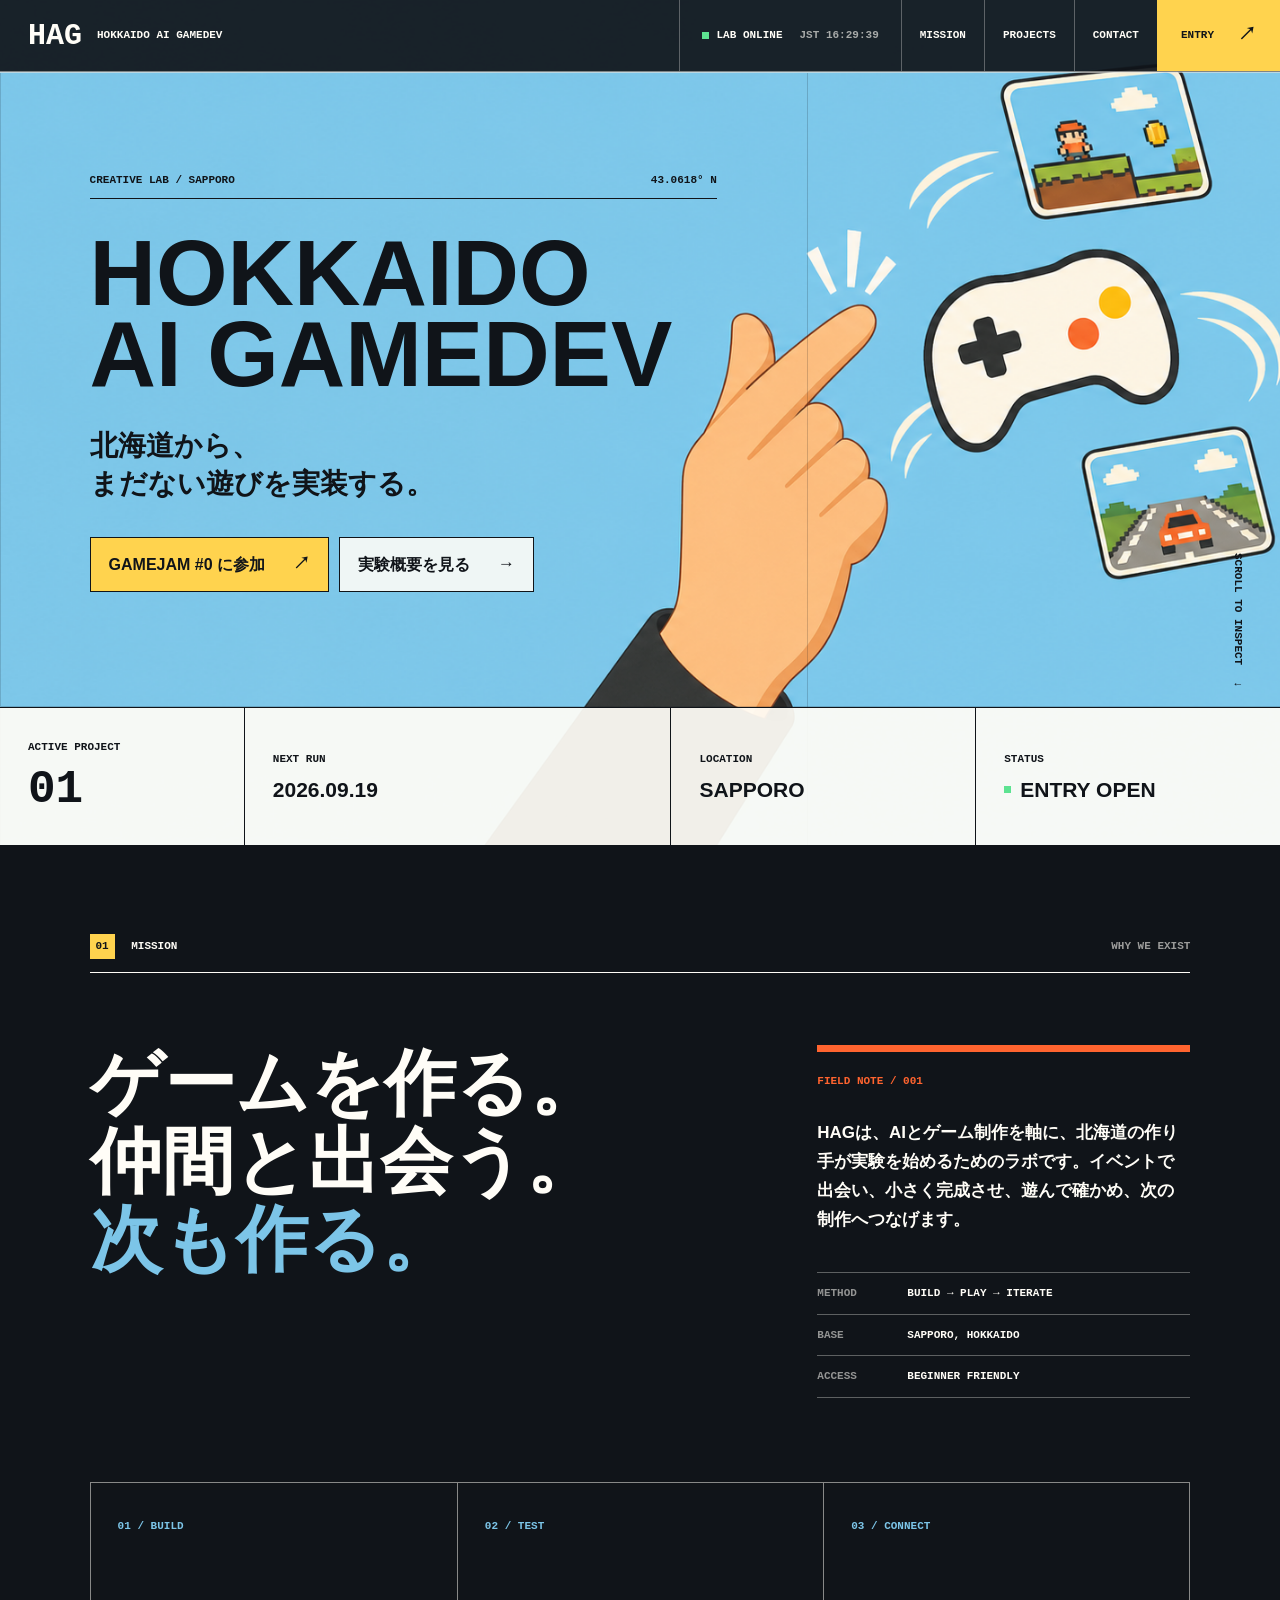
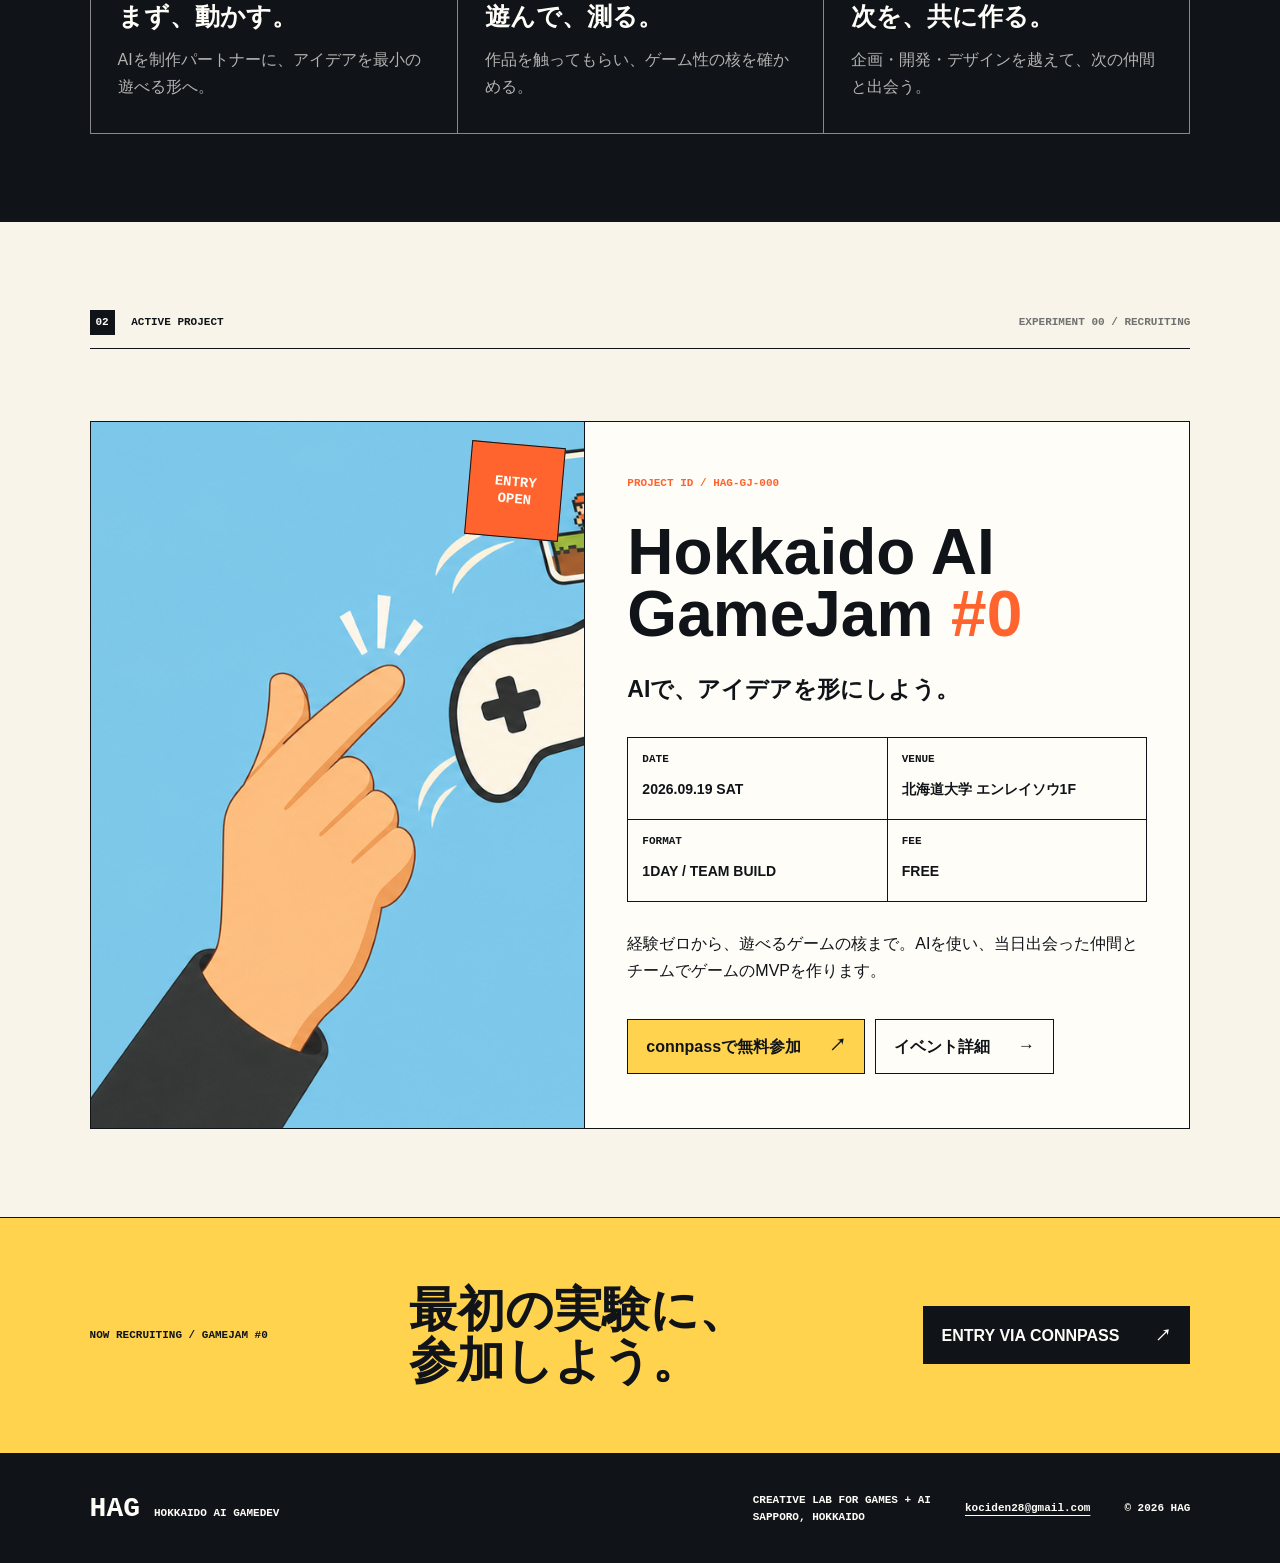
==== commit 5284173d: "Redesign HAG home as a creative lab" ====
--- a/index.html
+++ b/index.html
@@ -3,92 +3,126 @@
   <head>
     <meta charset="UTF-8" />
     <meta name="viewport" content="width=device-width, initial-scale=1.0" />
-    <meta name="theme-color" content="#7cc5e8" />
-    <meta name="description" content="Hokkaido AI GameDev（HAG）は、北海道でAIとゲーム制作に挑戦する人が、作りながら仲間と出会うコミュニティです。" />
+    <meta name="theme-color" content="#101419" />
+    <meta name="description" content="Hokkaido AI GameDev（HAG）は、北海道でAIとゲーム制作に挑戦する人が、作りながら仲間と出会うクリエイティブラボです。" />
     <meta property="og:type" content="website" />
     <meta property="og:title" content="HAG | Hokkaido AI GameDev" />
-    <meta property="og:description" content="北海道で、AIとゲーム制作に挑戦する。作りながら、次の仲間と出会う。" />
+    <meta property="og:description" content="北海道から、まだない遊びを実装する。札幌のAIゲーム制作コミュニティ。" />
     <meta property="og:image" content="https://hagsapporo.github.io/assets/hag-hero-image2.png" />
     <meta property="og:url" content="https://hagsapporo.github.io/" />
     <meta name="twitter:card" content="summary_large_image" />
     <link rel="canonical" href="https://hagsapporo.github.io/" />
     <title>HAG | Hokkaido AI GameDev</title>
     <link rel="icon" href="assets/hag-visual.png" type="image/png" />
-    <link rel="stylesheet" href="styles.css?v=20260802-4" />
+    <link rel="stylesheet" href="styles.css?v=20260802-5" />
+    <script src="home.js?v=20260802-1" defer></script>
   </head>
-  <body>
+  <body class="lab-home">
     <a class="skip-link" href="#main">本文へ移動</a>
 
-    <header class="site-header community-header">
-      <a class="wordmark" href="/" aria-label="HAG home">
+    <header class="lab-header">
+      <a class="lab-brand" href="/" aria-label="HAG home">
         <strong>HAG</strong>
-        <span>Hokkaido AI GameDev</span>
+        <span>HOKKAIDO AI GAMEDEV</span>
       </a>
-      <nav class="main-nav" aria-label="メインナビゲーション">
-        <a href="#about">HAGとは</a>
-        <a href="#events">イベント</a>
-        <a href="mailto:kociden28@gmail.com">お問い合わせ</a>
+      <div class="lab-header-status" aria-label="ラボ稼働状況">
+        <i></i><span>LAB ONLINE</span><time id="lab-clock">JST --:--</time>
+      </div>
+      <nav class="lab-nav" aria-label="メインナビゲーション">
+        <a href="#mission">MISSION</a>
+        <a href="#project-00">PROJECTS</a>
+        <a href="mailto:kociden28@gmail.com">CONTACT</a>
       </nav>
-      <a class="header-cta" href="https://hagsapporo.connpass.com/event/402481/" target="_blank" rel="noopener noreferrer">参加申込</a>
+      <a class="lab-entry-link" href="https://hagsapporo.connpass.com/event/402481/" target="_blank" rel="noopener noreferrer">
+        <span>ENTRY</span><b aria-hidden="true">↗</b>
+      </a>
     </header>
 
     <main id="main">
-      <section class="community-hero">
-        <div class="community-copy">
-          <p class="community-kicker">HOKKAIDO AI GAMEDEV / SAPPORO</p>
-          <h1><span>作ろう。</span><span>北海道から。</span></h1>
-          <p>AIとゲーム制作に挑戦する人が、作品を作りながら次の仲間と出会うコミュニティ。</p>
-          <div class="community-actions">
-            <a class="primary" href="gamejam/0/">GameJam #0を見る</a>
-            <a class="secondary" href="https://hagsapporo.connpass.com/event/402481/" target="_blank" rel="noopener noreferrer">connpassで無料参加</a>
+      <section class="lab-hero" aria-labelledby="lab-title">
+        <div class="lab-hero-image" aria-hidden="true"></div>
+        <div class="lab-hero-grid" aria-hidden="true"></div>
+        <div class="lab-hero-copy">
+          <p class="lab-index"><span>CREATIVE LAB / SAPPORO</span><span>43.0618° N</span></p>
+          <h1 id="lab-title"><span>HOKKAIDO</span><span>AI GAMEDEV</span></h1>
+          <p class="lab-statement">北海道から、<br />まだない遊びを実装する。</p>
+          <div class="lab-hero-actions">
+            <a class="lab-button lab-button-hot" href="https://hagsapporo.connpass.com/event/402481/" target="_blank" rel="noopener noreferrer">GAMEJAM #0 に参加 <span>↗</span></a>
+            <a class="lab-button" href="gamejam/0/">実験概要を見る <span>→</span></a>
           </div>
         </div>
-        <figure>
-          <img src="assets/hag-hero-image2.png" alt="AIとゲーム制作を表現したHAGのビジュアル" />
-        </figure>
+        <div class="lab-readout" aria-label="現在のプロジェクト情報">
+          <div><span>ACTIVE PROJECT</span><strong>01</strong></div>
+          <div><span>NEXT RUN</span><strong>2026.09.19</strong></div>
+          <div><span>LOCATION</span><strong>SAPPORO</strong></div>
+          <div><span>STATUS</span><strong class="lab-live"><i></i>ENTRY OPEN</strong></div>
+        </div>
+        <p class="lab-scroll">SCROLL TO INSPECT <span>↓</span></p>
       </section>
 
-      <section class="community-section" id="about">
-        <div class="section-label"><span>01</span><p>ABOUT HAG</p></div>
-        <div class="community-section-head">
-          <h2>ゲームを作る。<br />仲間と出会う。<br />次も作る。</h2>
-          <p>HAGは、イベントだけで終わらない制作コミュニティです。初心者も経験者も、まず小さく完成させ、遊び、フィードバックし合うところから始めます。</p>
+      <section class="lab-mission lab-section" id="mission">
+        <header class="lab-section-header lab-reveal">
+          <p><span>01</span> MISSION</p>
+          <span>WHY WE EXIST</span>
+        </header>
+        <div class="lab-mission-layout">
+          <h2 class="lab-reveal">ゲームを作る。<br />仲間と出会う。<br /><em>次も作る。</em></h2>
+          <div class="lab-mission-note lab-reveal">
+            <p class="lab-note-id">FIELD NOTE / 001</p>
+            <p>HAGは、AIとゲーム制作を軸に、北海道の作り手が実験を始めるためのラボです。イベントで出会い、小さく完成させ、遊んで確かめ、次の制作へつなげます。</p>
+            <dl>
+              <div><dt>METHOD</dt><dd>BUILD → PLAY → ITERATE</dd></div>
+              <div><dt>BASE</dt><dd>SAPPORO, HOKKAIDO</dd></div>
+              <div><dt>ACCESS</dt><dd>BEGINNER FRIENDLY</dd></div>
+            </dl>
+          </div>
         </div>
-        <div class="community-principles">
-          <article><b>01 / BUILD</b><h3>まず形にする</h3><p>AIを制作パートナーに、アイデアを遊べるゲームへ変える。</p></article>
-          <article><b>02 / PLAY</b><h3>遊んで確かめる</h3><p>見せて、触ってもらい、ゲーム性の核を研ぎ澄ませる。</p></article>
-          <article><b>03 / CONNECT</b><h3>次の仲間と会う</h3><p>企画、開発、デザインなど、次も一緒に作る人とつながる。</p></article>
-        </div>
+        <ol class="lab-protocol lab-reveal">
+          <li><span>01 / BUILD</span><strong>まず、動かす。</strong><p>AIを制作パートナーに、アイデアを最小の遊べる形へ。</p></li>
+          <li><span>02 / TEST</span><strong>遊んで、測る。</strong><p>作品を触ってもらい、ゲーム性の核を確かめる。</p></li>
+          <li><span>03 / CONNECT</span><strong>次を、共に作る。</strong><p>企画・開発・デザインを越えて、次の仲間と出会う。</p></li>
+        </ol>
       </section>
 
-      <section class="community-section" id="events">
-        <div class="section-label"><span>02</span><p>CURRENT EVENT</p></div>
-        <div class="event-feature">
-          <img src="assets/hag-flyer.png" alt="Hokkaido AI GameJam #0 フライヤー" />
-          <div class="event-feature-copy">
-            <p class="eyebrow">2026.9.19 / SAPPORO</p>
-            <h3>Hokkaido AI<br />GameJam #0</h3>
-            <div class="event-meta">
-              <span>北海道大学</span><span>参加無料</span><span>初心者歓迎</span><span>チーム制作</span>
+      <section class="lab-project lab-section" id="project-00">
+        <header class="lab-section-header lab-reveal">
+          <p><span>02</span> ACTIVE PROJECT</p>
+          <span>EXPERIMENT 00 / RECRUITING</span>
+        </header>
+        <div class="lab-project-layout">
+          <div class="lab-project-visual lab-reveal">
+            <img src="assets/hag-hero-image2.png" alt="指を鳴らすとゲームが生まれるHAGのキービジュアル" />
+            <span class="lab-stamp">ENTRY<br />OPEN</span>
+          </div>
+          <div class="lab-project-copy lab-reveal">
+            <p class="lab-note-id">PROJECT ID / HAG-GJ-000</p>
+            <h2>Hokkaido AI<br />GameJam <em>#0</em></h2>
+            <p class="lab-project-lead">AIで、アイデアを形にしよう。</p>
+            <div class="lab-specs">
+              <div><span>DATE</span><strong>2026.09.19 SAT</strong></div>
+              <div><span>VENUE</span><strong>北海道大学 エンレイソウ1F</strong></div>
+              <div><span>FORMAT</span><strong>1DAY / TEAM BUILD</strong></div>
+              <div><span>FEE</span><strong>FREE</strong></div>
             </div>
-            <p>AIを使って、1日でゲームのMVPを作る。企画から制作、発表、試遊までを仲間と走り切る札幌開催のイベントです。</p>
-            <div class="community-actions">
-              <a class="primary" href="gamejam/0/">イベント詳細</a>
-              <a class="secondary" href="https://hagsapporo.connpass.com/event/402481/" target="_blank" rel="noopener noreferrer">connpassで申し込む</a>
+            <p>経験ゼロから、遊べるゲームの核まで。AIを使い、当日出会った仲間とチームでゲームのMVPを作ります。</p>
+            <div class="lab-hero-actions">
+              <a class="lab-button lab-button-hot" href="https://hagsapporo.connpass.com/event/402481/" target="_blank" rel="noopener noreferrer">connpassで無料参加 <span>↗</span></a>
+              <a class="lab-button" href="gamejam/0/">イベント詳細 <span>→</span></a>
             </div>
           </div>
         </div>
       </section>
+
+      <section class="lab-callout">
+        <p>NOW RECRUITING / GAMEJAM #0</p>
+        <h2>最初の実験に、<br />参加しよう。</h2>
+        <a href="https://hagsapporo.connpass.com/event/402481/" target="_blank" rel="noopener noreferrer">ENTRY VIA CONNPASS <span>↗</span></a>
+      </section>
     </main>
 
-    <aside class="registration-band" aria-label="参加申込">
-      <div><strong>GameJam #0 参加受付中</strong><span>2026年9月19日・札幌・参加無料</span></div>
-      <a href="https://hagsapporo.connpass.com/event/402481/" target="_blank" rel="noopener noreferrer">connpassで申し込む</a>
-    </aside>
-
-    <footer>
-      <div><strong>HAG</strong><span>Hokkaido AI GameDev</span></div>
-      <p>北海道で、AIとゲーム制作に挑戦する。</p>
+    <footer class="lab-footer">
+      <div><strong>HAG</strong><span>HOKKAIDO AI GAMEDEV</span></div>
+      <p>CREATIVE LAB FOR GAMES + AI<br />SAPPORO, HOKKAIDO</p>
       <a href="mailto:kociden28@gmail.com">kociden28@gmail.com</a>
       <small>© 2026 HAG</small>
     </footer>
--- a/styles.css
+++ b/styles.css
@@ -408,3 +408,209 @@
     transition: none;
   }
 }
+
+/* HAG community lab */
+.lab-home { color: var(--ink); background: var(--ink); }
+.lab-home a:focus-visible { outline: 3px solid var(--yellow); outline-offset: 4px; }
+.lab-header {
+  position: absolute;
+  z-index: 20;
+  top: 0;
+  left: 0;
+  display: grid;
+  grid-template-columns: 1fr auto auto auto;
+  align-items: stretch;
+  width: 100%;
+  height: 72px;
+  color: var(--white);
+  background: rgba(16, 20, 25, .92);
+  border-bottom: 1px solid rgba(255, 253, 247, .45);
+}
+.lab-brand { display: flex; align-items: center; gap: 15px; padding: 0 28px; text-decoration: none; }
+.lab-brand strong { font: 900 30px/1 ui-monospace, SFMono-Regular, Menlo, Consolas, monospace; }
+.lab-brand span,
+.lab-header-status,
+.lab-nav,
+.lab-entry-link,
+.lab-index,
+.lab-readout span,
+.lab-scroll,
+.lab-section-header,
+.lab-note-id,
+.lab-protocol li > span,
+.lab-specs span,
+.lab-callout > p {
+  font: 800 11px/1.35 ui-monospace, SFMono-Regular, Menlo, Consolas, monospace;
+  letter-spacing: 0;
+}
+.lab-header-status { display: flex; align-items: center; gap: 8px; padding: 0 22px; border-left: 1px solid rgba(255, 253, 247, .3); }
+.lab-header-status i, .lab-live i { width: 7px; height: 7px; background: #5de391; animation: lab-pulse 1.8s steps(2, end) infinite; }
+.lab-header-status time { margin-left: 9px; color: rgba(255, 253, 247, .62); }
+.lab-nav { display: flex; align-items: stretch; }
+.lab-nav a { display: flex; align-items: center; padding: 0 18px; border-left: 1px solid rgba(255, 253, 247, .3); text-decoration: none; }
+.lab-nav a:hover { color: var(--ink); background: var(--white); }
+.lab-entry-link { display: flex; align-items: center; gap: 24px; padding: 0 24px; color: var(--ink); background: var(--yellow); text-decoration: none; }
+.lab-entry-link b { font-size: 18px; }
+
+.lab-hero {
+  position: relative;
+  min-height: 760px;
+  height: 94svh;
+  max-height: 980px;
+  overflow: hidden;
+  color: var(--ink);
+  background: var(--blue);
+  border-bottom: 1px solid var(--ink);
+}
+.lab-hero-image { position: absolute; inset: 0; background: url("assets/hag-hero-image2.png") 62% center / cover no-repeat; animation: lab-image-drift 14s ease-in-out infinite alternate; }
+.lab-hero-grid { position: absolute; inset: 72px 0 0; border-top: 1px solid rgba(16, 20, 25, .16); border-left: 1px solid rgba(16, 20, 25, .16); pointer-events: none; }
+.lab-hero-grid::before { content: ""; position: absolute; top: 0; bottom: 0; left: 63%; border-left: 1px solid rgba(16, 20, 25, .18); }
+.lab-hero-grid::after { content: ""; position: absolute; right: 0; bottom: 138px; left: 0; border-top: 1px solid rgba(16, 20, 25, .18); }
+.lab-hero::after { content: ""; position: absolute; z-index: 2; top: 72px; right: 0; left: 0; border-top: 1px solid rgba(255, 253, 247, .55); animation: lab-scan 7s linear infinite; pointer-events: none; }
+.lab-hero-copy { position: relative; z-index: 3; display: flex; flex-direction: column; justify-content: center; width: 63%; height: 100%; padding: 100px 7% 180px; }
+.lab-index { display: flex; justify-content: space-between; max-width: 650px; margin: 0 0 34px; padding-bottom: 10px; border-bottom: 1px solid var(--ink); }
+.lab-hero h1 { margin: 0; font: 900 92px/.88 "Helvetica Neue", "Yu Gothic", sans-serif; }
+.lab-hero h1 span { display: block; white-space: nowrap; }
+.lab-statement { margin: 32px 0 0; font-size: 28px; font-weight: 900; line-height: 1.35; }
+.lab-hero-actions { display: flex; flex-wrap: wrap; gap: 10px; margin-top: 34px; }
+.lab-button { display: inline-flex; align-items: center; justify-content: space-between; gap: 28px; min-height: 54px; padding: 12px 18px; border: 1px solid var(--ink); background: rgba(255, 253, 247, .88); font-weight: 900; text-decoration: none; }
+.lab-button span { font-size: 17px; }
+.lab-button:hover { background: var(--white); }
+.lab-button-hot { background: var(--yellow); }
+.lab-button-hot:hover { background: var(--orange); }
+.lab-readout { position: absolute; z-index: 4; right: 0; bottom: 0; left: 0; display: grid; grid-template-columns: .8fr 1.4fr 1fr 1fr; min-height: 138px; background: rgba(255, 253, 247, .93); border-top: 1px solid var(--ink); }
+.lab-readout > div { display: flex; flex-direction: column; justify-content: center; gap: 12px; padding: 22px 28px; }
+.lab-readout > div + div { border-left: 1px solid var(--ink); }
+.lab-readout strong { font-size: 21px; line-height: 1.1; }
+.lab-readout > div:first-child strong { font: 900 46px/1 ui-monospace, SFMono-Regular, Menlo, Consolas, monospace; }
+.lab-live { display: flex; align-items: center; gap: 9px; }
+.lab-scroll { position: absolute; z-index: 5; right: 24px; bottom: 157px; writing-mode: vertical-rl; }
+.lab-scroll span { margin-top: 10px; }
+
+.lab-section { padding: 88px 7%; }
+.lab-section-header { display: flex; justify-content: space-between; align-items: center; margin-bottom: 72px; padding-bottom: 13px; border-bottom: 1px solid currentColor; }
+.lab-section-header p { margin: 0; }
+.lab-section-header p span { display: inline-grid; place-items: center; width: 25px; height: 25px; margin-right: 10px; color: var(--ink); background: var(--yellow); }
+.lab-section-header > span { opacity: .58; }
+.lab-mission { color: var(--white); background: var(--ink); }
+.lab-mission-layout { display: grid; grid-template-columns: minmax(500px, 1.2fr) minmax(330px, .7fr); gap: 8%; align-items: start; }
+.lab-mission h2 { margin: 0; font-size: 72px; line-height: 1.08; }
+.lab-mission h2 em { color: var(--blue); font-style: normal; }
+.lab-mission-note { padding: 22px 0 0; border-top: 7px solid var(--orange); }
+.lab-note-id { margin: 0 0 30px; color: var(--orange); }
+.lab-mission-note > p:not(.lab-note-id) { margin: 0; font-size: 17px; font-weight: 700; }
+.lab-mission-note dl { margin: 38px 0 0; border-top: 1px solid rgba(255, 253, 247, .32); }
+.lab-mission-note dl div { display: grid; grid-template-columns: 90px 1fr; padding: 12px 0; border-bottom: 1px solid rgba(255, 253, 247, .32); }
+.lab-mission-note dt, .lab-mission-note dd { margin: 0; font: 800 11px/1.5 ui-monospace, SFMono-Regular, Menlo, Consolas, monospace; }
+.lab-mission-note dt { color: rgba(255, 253, 247, .55); }
+.lab-protocol { display: grid; grid-template-columns: repeat(3, 1fr); margin: 84px 0 0; padding: 0; border: 1px solid rgba(255, 253, 247, .5); list-style: none; }
+.lab-protocol li { min-height: 250px; padding: 27px; }
+.lab-protocol li + li { border-left: 1px solid rgba(255, 253, 247, .5); }
+.lab-protocol li > span { color: var(--blue); }
+.lab-protocol strong { display: block; margin-top: 58px; font-size: 25px; }
+.lab-protocol p { margin: 8px 0 0; color: rgba(255, 253, 247, .68); }
+
+.lab-project { color: var(--ink); background: var(--paper); }
+.lab-project .lab-section-header p span { color: var(--white); background: var(--ink); }
+.lab-project-layout { display: grid; grid-template-columns: minmax(380px, .9fr) minmax(480px, 1.1fr); min-height: 680px; border: 1px solid var(--ink); background: var(--white); }
+.lab-project-visual { position: relative; min-height: 680px; overflow: hidden; background: var(--blue); border-right: 1px solid var(--ink); }
+.lab-project-visual img { width: 100%; height: 100%; object-fit: cover; object-position: 71% center; transform: scale(1.12); transition: transform 700ms cubic-bezier(.2,.7,.2,1); }
+.lab-project-visual:hover img { transform: scale(1.05); }
+.lab-stamp { position: absolute; top: 22px; right: 22px; display: grid; place-items: center; width: 94px; height: 94px; color: var(--white); background: var(--orange); border: 1px solid var(--ink); font: 900 14px/1.2 ui-monospace, SFMono-Regular, Menlo, Consolas, monospace; text-align: center; transform: rotate(5deg); }
+.lab-project-copy { display: flex; flex-direction: column; justify-content: center; padding: 54px 7%; }
+.lab-project-copy h2 { margin: 0; font-size: 64px; line-height: .98; }
+.lab-project-copy h2 em { color: var(--orange); font-style: normal; }
+.lab-project-lead { margin: 24px 0 28px; font-size: 23px; font-weight: 900; }
+.lab-specs { display: grid; grid-template-columns: 1fr 1fr; margin-bottom: 28px; border-top: 1px solid var(--ink); border-left: 1px solid var(--ink); }
+.lab-specs > div { display: grid; gap: 7px; min-height: 82px; padding: 14px; border-right: 1px solid var(--ink); border-bottom: 1px solid var(--ink); }
+.lab-specs strong { font-size: 14px; line-height: 1.35; }
+.lab-project-copy > p:not(.lab-note-id):not(.lab-project-lead) { max-width: 650px; margin: 0; }
+
+.lab-callout { display: grid; grid-template-columns: .8fr 1.4fr auto; align-items: center; gap: 60px; padding: 66px 7%; color: var(--ink); background: var(--yellow); border-top: 1px solid var(--ink); border-bottom: 1px solid var(--ink); }
+.lab-callout p, .lab-callout h2 { margin: 0; }
+.lab-callout h2 { font-size: 48px; line-height: 1.08; }
+.lab-callout a { display: inline-flex; align-items: center; gap: 36px; min-height: 58px; padding: 13px 18px; color: var(--white); background: var(--ink); border: 1px solid var(--ink); font-weight: 900; text-decoration: none; }
+.lab-callout a:hover { color: var(--ink); background: var(--white); }
+.lab-footer { display: grid; grid-template-columns: 1fr auto auto auto; align-items: center; gap: 34px; padding: 38px 7%; color: var(--white); background: var(--ink); }
+.lab-footer div { display: flex; align-items: baseline; gap: 14px; }
+.lab-footer strong { font: 900 28px/1 ui-monospace, SFMono-Regular, Menlo, Consolas, monospace; }
+.lab-footer span, .lab-footer p, .lab-footer a, .lab-footer small { font: 700 11px/1.5 ui-monospace, SFMono-Regular, Menlo, Consolas, monospace; }
+.lab-footer p { margin: 0; }
+
+.js .lab-reveal { opacity: 0; transform: translateY(24px); }
+.js .lab-reveal.is-visible { opacity: 1; transform: translateY(0); transition: opacity 650ms ease, transform 650ms cubic-bezier(.2,.7,.2,1); }
+
+@keyframes lab-pulse { 50% { opacity: .3; } }
+@keyframes lab-image-drift { from { transform: scale(1.01); } to { transform: scale(1.045); } }
+@keyframes lab-scan { from { transform: translateY(0); } to { transform: translateY(70svh); } }
+
+@media (max-width: 1050px) {
+  .lab-header { grid-template-columns: 1fr auto auto; }
+  .lab-header-status { display: none; }
+  .lab-hero-copy { width: 72%; padding-right: 4%; }
+  .lab-hero h1 { font-size: 72px; }
+  .lab-mission h2 { font-size: 58px; }
+  .lab-project-copy h2 { font-size: 50px; }
+  .lab-callout { grid-template-columns: 1fr 1.2fr; }
+  .lab-callout a { grid-column: 1 / -1; width: fit-content; }
+}
+
+@media (max-width: 760px) {
+  .lab-header { position: absolute; grid-template-columns: 1fr auto; height: 62px; }
+  .lab-brand { padding: 0 16px; }
+  .lab-brand strong { font-size: 25px; }
+  .lab-brand span, .lab-nav { display: none; }
+  .lab-entry-link { gap: 15px; padding: 0 16px; }
+  .lab-hero { min-height: 760px; height: 92svh; max-height: none; }
+  .lab-hero-image { background-position: 66% center; opacity: .48; }
+  .lab-hero-grid { inset: 62px 0 0; }
+  .lab-hero-grid::before { left: 78%; }
+  .lab-hero-grid::after { bottom: 184px; }
+  .lab-hero::after { top: 62px; }
+  .lab-hero-copy { width: 100%; padding: 92px 20px 215px; }
+  .lab-index { max-width: none; margin-bottom: 24px; }
+  .lab-index span:last-child { display: none; }
+  .lab-hero h1 { font-size: 49px; line-height: .95; }
+  .lab-statement { margin-top: 24px; font-size: 22px; }
+  .lab-hero-actions { align-items: stretch; flex-direction: column; width: 100%; max-width: 330px; margin-top: 26px; }
+  .lab-button { width: 100%; }
+  .lab-readout { grid-template-columns: 1fr 1fr; min-height: 184px; }
+  .lab-readout > div { min-height: 92px; padding: 14px 16px; }
+  .lab-readout > div + div { border-left: 1px solid var(--ink); }
+  .lab-readout > div:nth-child(3) { border-top: 1px solid var(--ink); border-left: 0; }
+  .lab-readout > div:nth-child(4) { border-top: 1px solid var(--ink); }
+  .lab-readout > div:first-child strong { font-size: 30px; }
+  .lab-readout strong { font-size: 14px; }
+  .lab-scroll { display: none; }
+  .lab-section { padding: 64px 20px; }
+  .lab-section-header { margin-bottom: 44px; }
+  .lab-section-header > span { display: none; }
+  .lab-mission-layout { grid-template-columns: 1fr; gap: 54px; }
+  .lab-mission h2 { font-size: 43px; }
+  .lab-protocol { grid-template-columns: 1fr; margin-top: 58px; }
+  .lab-protocol li { min-height: 190px; }
+  .lab-protocol li + li { border-top: 1px solid rgba(255, 253, 247, .5); border-left: 0; }
+  .lab-protocol strong { margin-top: 38px; }
+  .lab-project-layout { grid-template-columns: 1fr; min-height: 0; }
+  .lab-project-visual { min-height: 380px; border-right: 0; border-bottom: 1px solid var(--ink); }
+  .lab-project-visual img { object-position: 67% center; }
+  .lab-project-copy { padding: 42px 22px; }
+  .lab-project-copy h2 { font-size: 42px; }
+  .lab-project-lead { font-size: 20px; }
+  .lab-specs { grid-template-columns: 1fr; }
+  .lab-callout { grid-template-columns: 1fr; gap: 24px; padding: 52px 20px; }
+  .lab-callout h2 { font-size: 39px; }
+  .lab-callout a { grid-column: auto; width: 100%; justify-content: space-between; }
+  .lab-footer { grid-template-columns: 1fr; gap: 14px; padding: 38px 20px; }
+}
+
+@media (max-width: 360px) {
+  .lab-hero h1 { font-size: 40px; }
+  .lab-button { gap: 12px; padding-right: 14px; padding-left: 14px; }
+  .lab-project-copy h2 { font-size: 38px; }
+}
+
+@media (prefers-reduced-motion: reduce) {
+  .lab-hero-image, .lab-hero::after, .lab-header-status i, .lab-live i { animation: none; }
+  .js .lab-reveal { opacity: 1; transform: none; }
+}
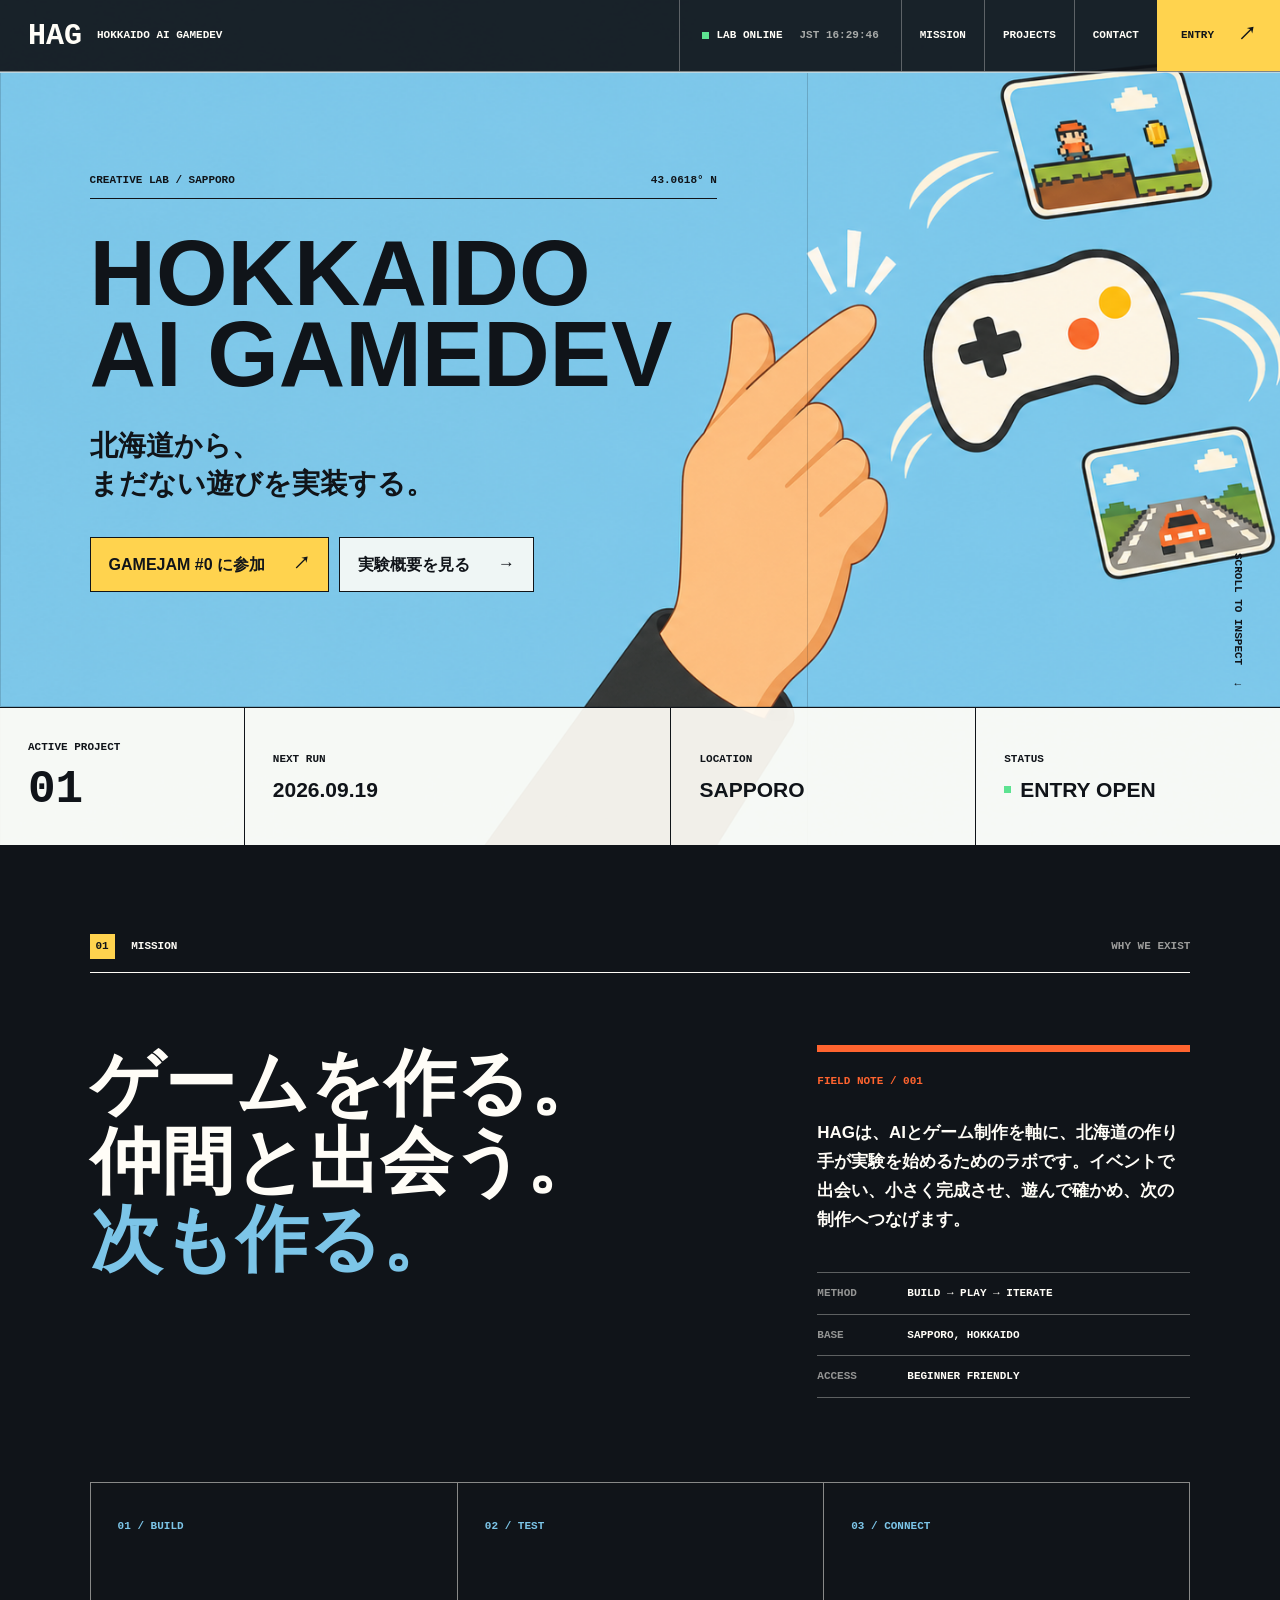
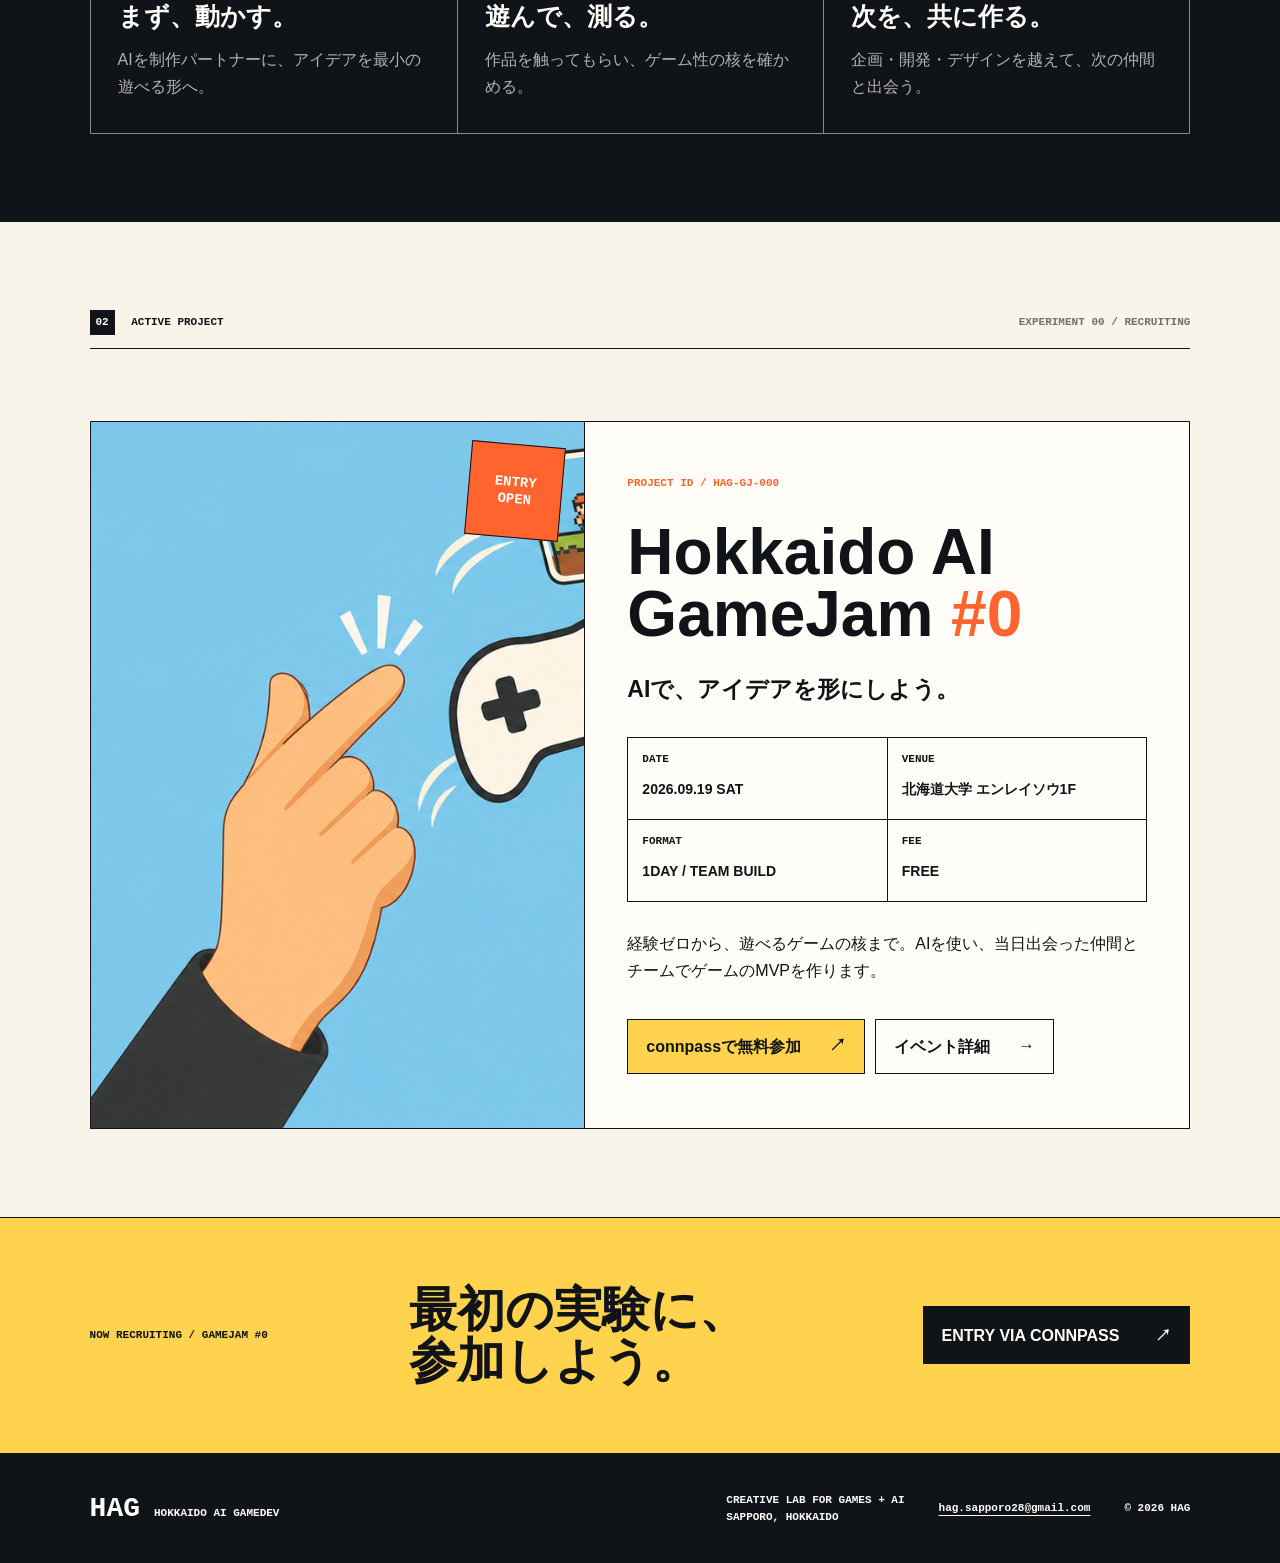
==== commit dee7e0b4: "Update HAG contact email" ====
--- a/index.html
+++ b/index.html
@@ -31,7 +31,7 @@
       <nav class="lab-nav" aria-label="メインナビゲーション">
         <a href="#mission">MISSION</a>
         <a href="#project-00">PROJECTS</a>
-        <a href="mailto:kociden28@gmail.com">CONTACT</a>
+        <a href="mailto:hag.sapporo28@gmail.com">CONTACT</a>
       </nav>
       <a class="lab-entry-link" href="https://hagsapporo.connpass.com/event/402481/" target="_blank" rel="noopener noreferrer">
         <span>ENTRY</span><b aria-hidden="true">↗</b>
@@ -123,7 +123,7 @@
     <footer class="lab-footer">
       <div><strong>HAG</strong><span>HOKKAIDO AI GAMEDEV</span></div>
       <p>CREATIVE LAB FOR GAMES + AI<br />SAPPORO, HOKKAIDO</p>
-      <a href="mailto:kociden28@gmail.com">kociden28@gmail.com</a>
+      <a href="mailto:hag.sapporo28@gmail.com">hag.sapporo28@gmail.com</a>
       <small>© 2026 HAG</small>
     </footer>
   </body>
